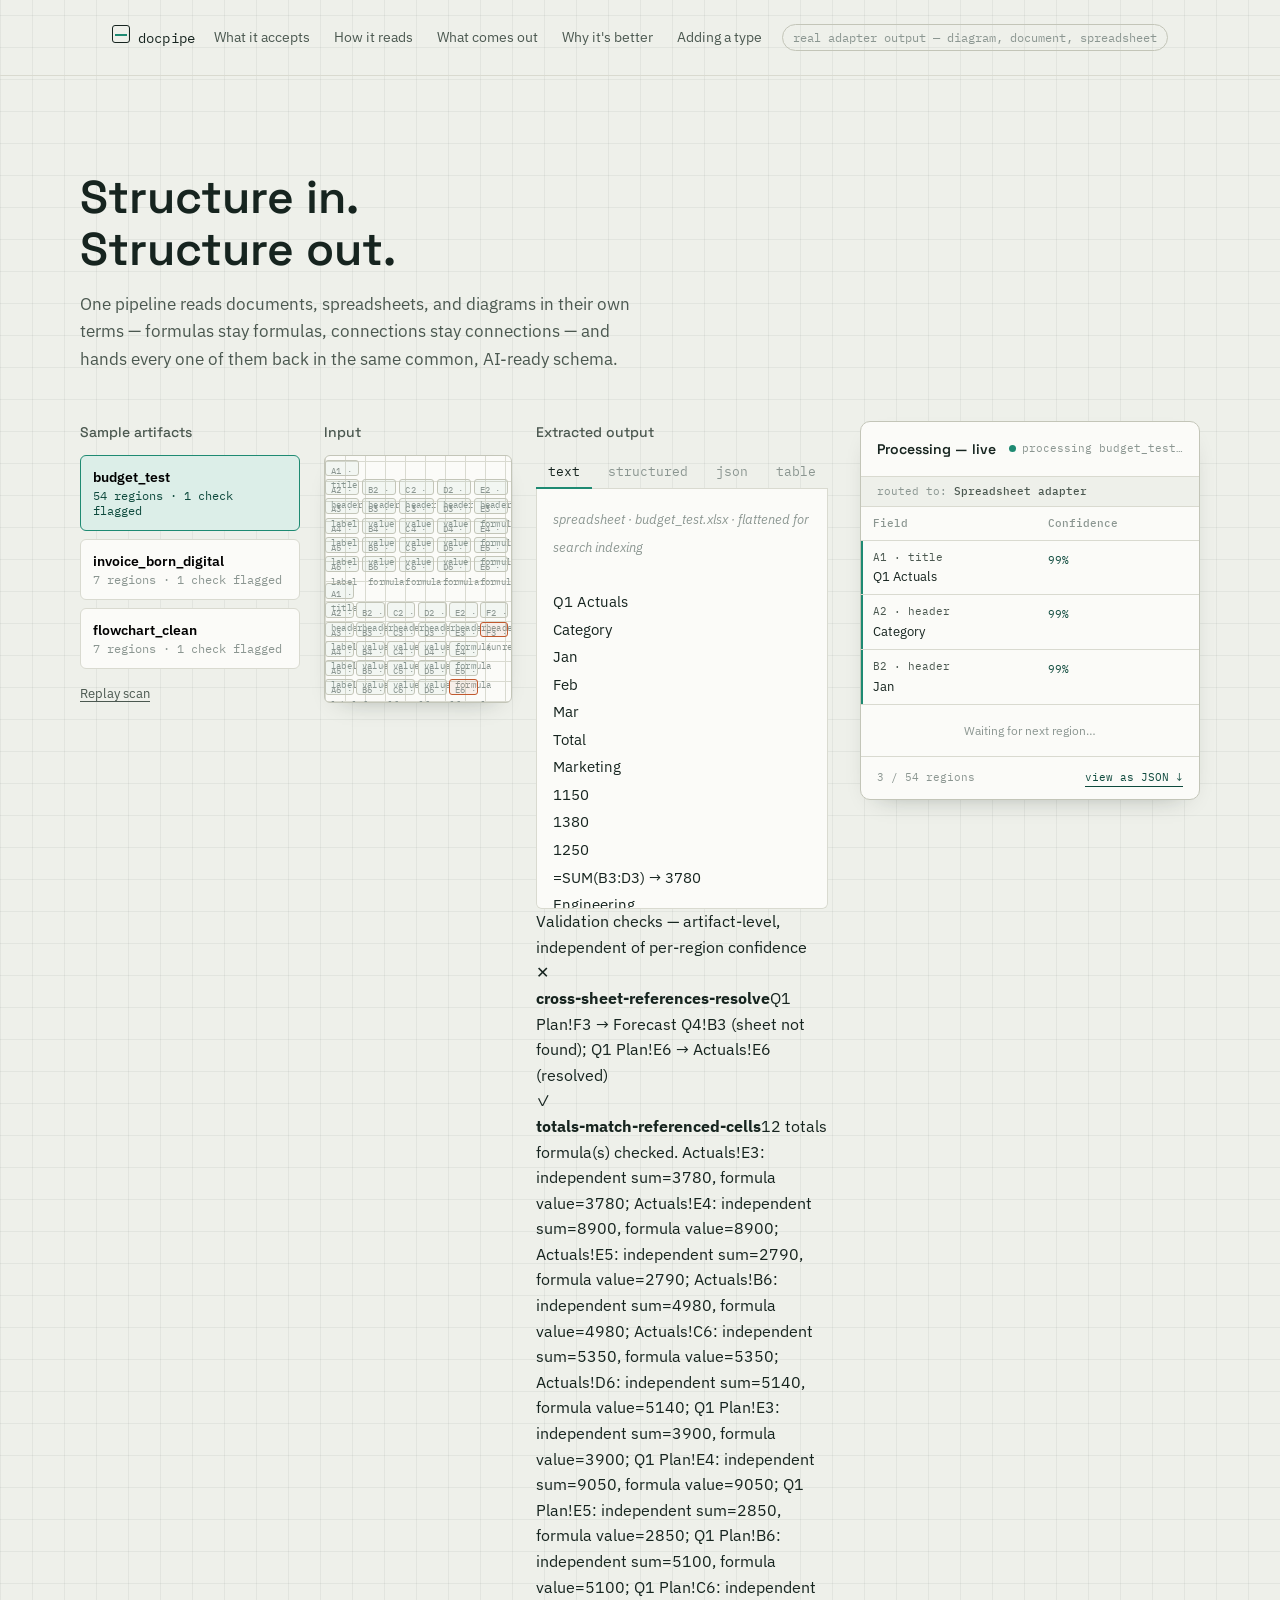
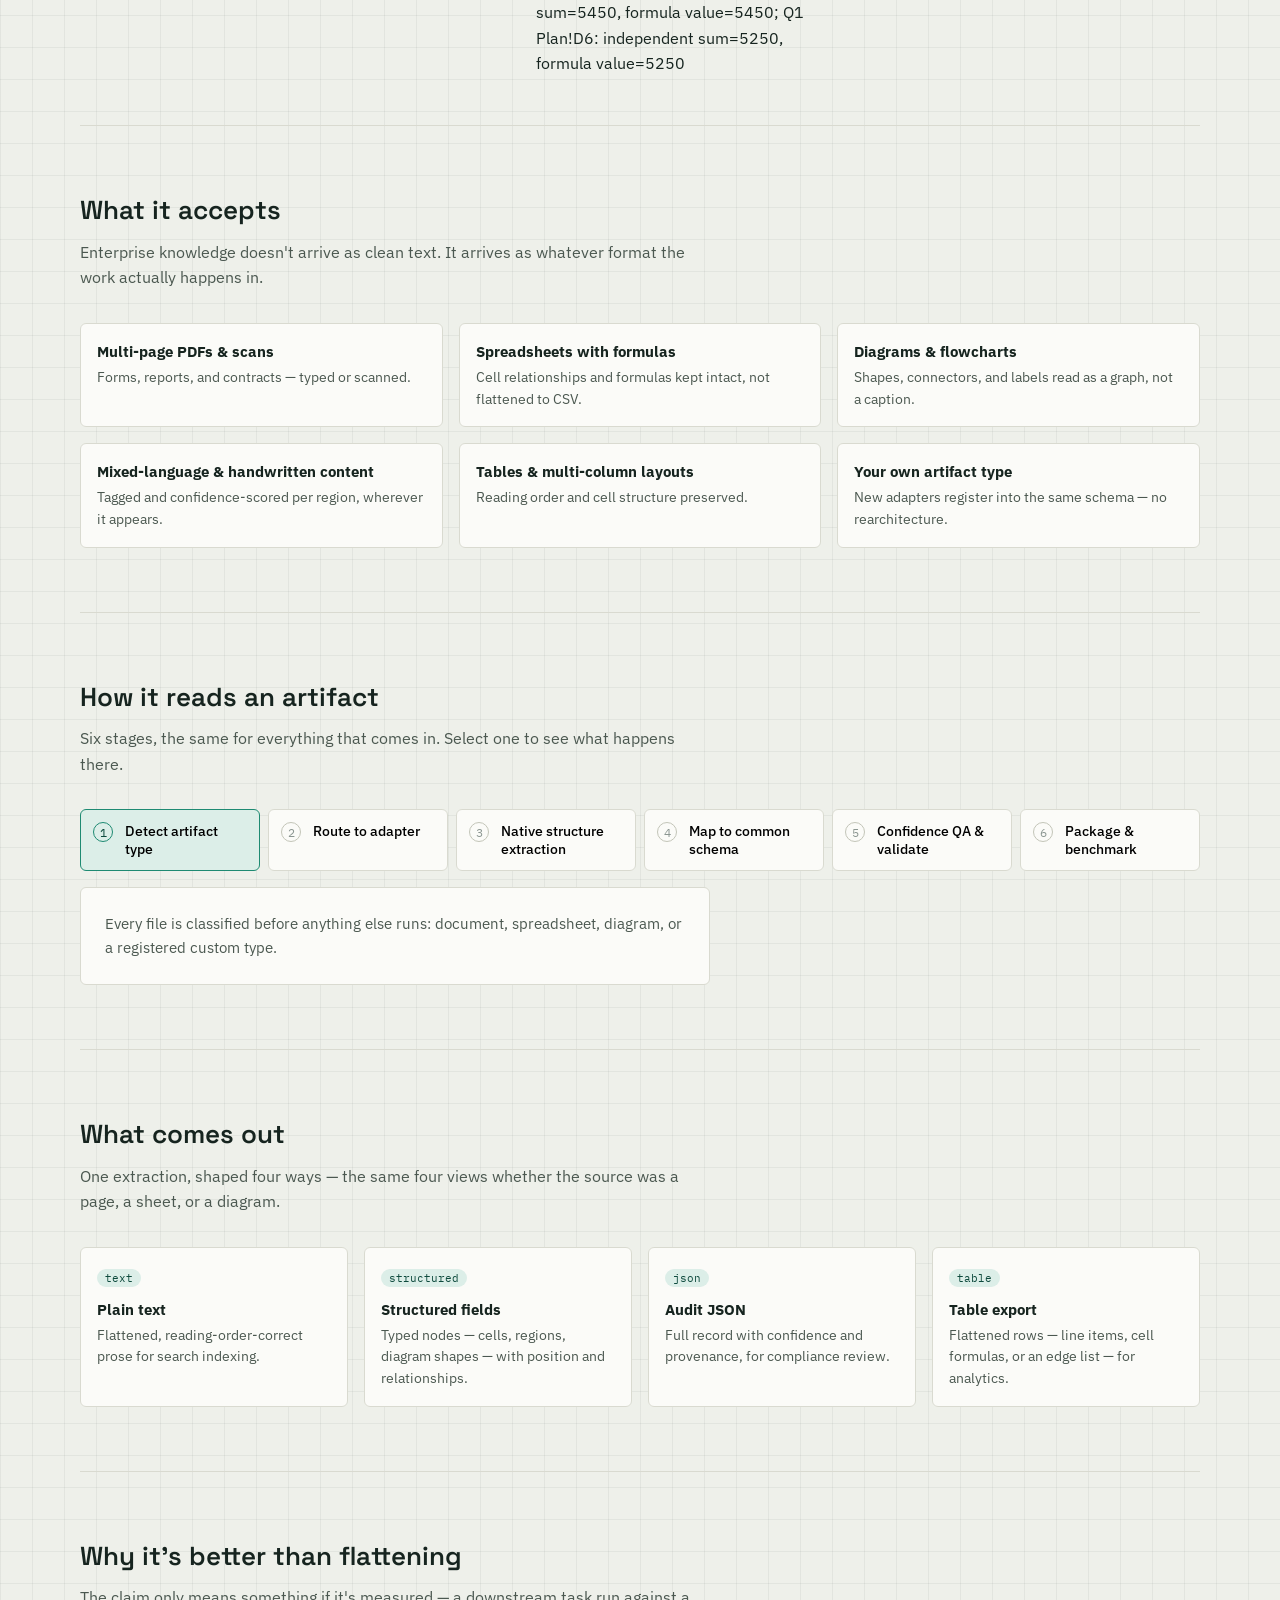
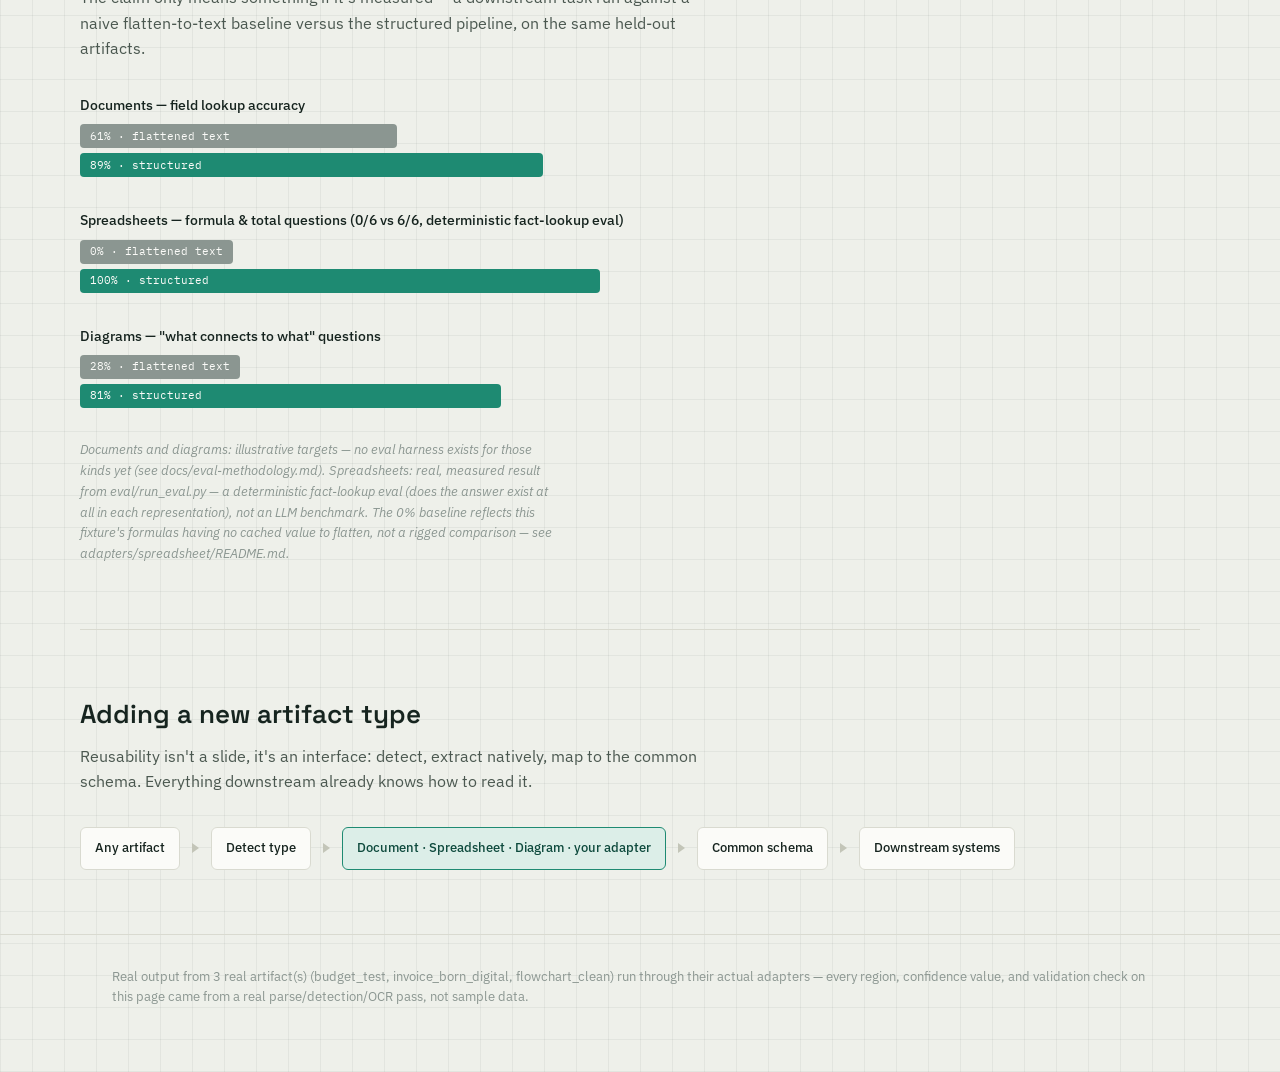
==== design/preprocessing-pipeline-all-kinds.html @ cede5673 "Baseline snapshot before agent-driven fixes (OpenCV compat, diagram adapter, local web app)" ====
<!DOCTYPE html>
<html lang="en">
<head>
<meta charset="UTF-8">
<meta name="viewport" content="width=device-width, initial-scale=1.0">
<title>Semantic preprocessing pipeline — interactive mock</title>
<link rel="preconnect" href="https://fonts.googleapis.com">
<link rel="preconnect" href="https://fonts.gstatic.com" crossorigin>
<link href="https://fonts.googleapis.com/css2?family=Space+Grotesk:wght@500;600&family=IBM+Plex+Sans:wght@400;500;600&family=IBM+Plex+Mono:wght@400;500&display=swap" rel="stylesheet">
<style>
  :root{
    --paper:#EEF0EA;
    --paper-line:rgba(20,36,32,0.055);
    --surface:#FBFBF8;
    --ink:#16241F;
    --ink-soft:#4B5850;
    --ink-faint:#8B9691;
    --line:#D9DAD0;
    --line-strong:#C3C5B8;
    --accent:#1E8A72;
    --accent-soft:#DCEEE8;
    --accent-ink:#0E4A3D;
    --flag:#C1592E;
    --flag-soft:#F4E1D6;
    --flag-ink:#7A3418;
    --code-bg:#142119;
    --code-text:#DCE8DD;
    --code-key:#8FC9B4;
    --code-str:#E8C99A;
    --space-1:4px; --space-2:8px; --space-3:12px; --space-4:16px;
    --space-5:24px; --space-6:32px; --space-7:48px; --space-8:64px; --space-9:96px;
    --radius-sm:6px; --radius-md:10px;
    --font-display:'Space Grotesk', sans-serif;
    --font-body:'IBM Plex Sans', sans-serif;
    --font-mono:'IBM Plex Mono', monospace;
  }

  *{ box-sizing:border-box; }
  html{ scroll-behavior:smooth; }
  body{
    margin:0;
    background:
      repeating-linear-gradient(0deg, var(--paper-line) 0 1px, transparent 1px 32px),
      repeating-linear-gradient(90deg, var(--paper-line) 0 1px, transparent 1px 32px),
      var(--paper);
    color:var(--ink);
    font-family:var(--font-body);
    font-size:16px;
    line-height:1.6;
    -webkit-font-smoothing:antialiased;
  }
  h1,h2,h3{ font-family:var(--font-display); font-weight:600; margin:0; color:var(--ink); }
  p{ margin:0; }
  button{ font-family:inherit; cursor:pointer; }
  :focus-visible{ outline:2px solid var(--accent); outline-offset:2px; }

  .wrap{ max-width:1120px; margin:0 auto; padding:0 var(--space-6); }
  @media (max-width:640px){ .wrap{ padding:0 var(--space-4); } }

  /* ---------- header ---------- */
  .site-head{ padding:var(--space-5) 0; border-bottom:1px solid var(--line); }
  .site-head .wrap{ display:flex; align-items:center; justify-content:space-between; gap:var(--space-4); flex-wrap:wrap; }
  .mark{ display:flex; align-items:baseline; gap:var(--space-2); }
  .mark-glyph{ width:18px; height:18px; border:1.5px solid var(--ink); border-radius:3px; position:relative; flex:none; }
  .mark-glyph::after{ content:""; position:absolute; left:2px; right:2px; top:8px; height:1.5px; background:var(--accent); }
  .mark-name{ font-family:var(--font-mono); font-size:14px; letter-spacing:0.01em; }
  .site-nav{ display:flex; gap:var(--space-5); font-size:14px; color:var(--ink-soft); flex-wrap:wrap; }
  .site-nav a{ color:inherit; text-decoration:none; border-bottom:1px solid transparent; }
  .site-nav a:hover{ border-color:var(--ink-soft); }
  .mock-tag{ font-family:var(--font-mono); font-size:12px; color:var(--ink-faint); border:1px solid var(--line-strong); border-radius:999px; padding:3px 10px; }

  /* ---------- hero ---------- */
  .hero{ padding:var(--space-9) 0 var(--space-7); }
  .hero h1{ font-size:clamp(30px,4.4vw,46px); line-height:1.12; max-width:16ch; }
  .hero-sub{ margin-top:var(--space-4); max-width:58ch; color:var(--ink-soft); font-size:17px; }

  .live-layout{ display:grid; grid-template-columns:1fr 340px; gap:var(--space-6); align-items:start; margin-top:var(--space-7); }
  @media (max-width:960px){ .live-layout{ grid-template-columns:1fr; } }

  .demo{ display:grid; grid-template-columns:220px 1fr 1fr; gap:var(--space-5); align-items:start; }
  @media (max-width:900px){ .demo{ grid-template-columns:1fr; } }

  .picker h3{ font-size:14px; font-weight:500; color:var(--ink-soft); margin-bottom:var(--space-3); }
  .picker-list{ display:flex; flex-direction:column; gap:var(--space-2); }
  .doc-chip{ text-align:left; background:var(--surface); border:1px solid var(--line); border-radius:var(--radius-sm); padding:var(--space-3); display:flex; flex-direction:column; gap:2px; width:100%; }
  .doc-chip strong{ font-size:14px; font-weight:600; }
  .doc-chip span{ font-size:11.5px; color:var(--ink-faint); font-family:var(--font-mono); }
  .doc-chip[aria-pressed="true"]{ border-color:var(--accent); background:var(--accent-soft); }
  .doc-chip[aria-pressed="true"] span{ color:var(--accent-ink); }
  .replay{ margin-top:var(--space-4); font-size:13px; color:var(--ink-soft); background:none; border:none; padding:0; text-decoration:underline; text-underline-offset:3px; }

  .preview-col h3, .output-col h3{ font-size:14px; font-weight:500; color:var(--ink-soft); margin-bottom:var(--space-3); }
  .page-frame{
    background:var(--surface); border:1px solid var(--line-strong);
    border-radius:var(--radius-sm); box-shadow:0 10px 26px -18px rgba(16,30,25,0.45);
    position:relative; overflow:hidden; aspect-ratio:1 / 1.32; width:100%;
  }
  .page-frame.grid-bg{
    background-image:
      repeating-linear-gradient(0deg, var(--line) 0 1px, transparent 1px 20px),
      repeating-linear-gradient(90deg, var(--line) 0 1px, transparent 1px 20px);
    background-color:var(--surface);
  }
  .diagram-lines{ position:absolute; inset:0; width:100%; height:100%; pointer-events:none; }

  .region{
    position:absolute; border:1px solid var(--line-strong); border-radius:3px;
    background:rgba(30,138,114,0.04); cursor:pointer;
    transition:background 120ms ease, border-color 120ms ease, box-shadow 120ms ease;
  }
  .region.low{ border-color:var(--flag); background:rgba(193,89,46,0.07); }
  .region.active{ border-color:var(--accent); background:rgba(30,138,114,0.14); box-shadow:0 0 0 3px var(--accent-soft); }
  .region.active.low{ border-color:var(--flag); box-shadow:0 0 0 3px var(--flag-soft); }
  .region.shape-node{ border-radius:999px; }
  .region.shape-node-decision{ border-radius:6px; border-style:dashed; }
  .region.shape-edge{ background:rgba(251,251,248,0.6); border-style:dashed; }
  .region.shape-edge .region-label{ font-style:italic; }
  .region-label{ position:absolute; top:3px; left:5px; font-family:var(--font-mono); font-size:9px; letter-spacing:0.02em; color:var(--ink-faint); pointer-events:none; }
  .scanline{ position:absolute; left:0; right:0; top:0; height:2px; background:linear-gradient(90deg, transparent, var(--accent), transparent); opacity:0; }
  .scanline.run{ animation:sweep 1.4s ease-in-out 1; }
  @keyframes sweep{ 0%{ top:0; opacity:0; } 8%{ opacity:1; } 92%{ opacity:1; } 100%{ top:100%; opacity:0; } }
  @media (prefers-reduced-motion:reduce){ .scanline.run{ animation:none; } }

  /* ---------- output panel ---------- */
  .tabs{ display:flex; gap:var(--space-1); border-bottom:1px solid var(--line); }
  .tab-btn{ background:none; border:none; font-family:var(--font-mono); font-size:12.5px; color:var(--ink-faint); padding:var(--space-2) var(--space-3); border-bottom:2px solid transparent; margin-bottom:-1px; }
  .tab-btn[aria-selected="true"]{ color:var(--ink); border-color:var(--accent); }
  .panel-body{ border:1px solid var(--line); border-top:none; border-radius:0 0 var(--radius-sm) var(--radius-sm); background:var(--surface); min-height:340px; max-height:420px; overflow:auto; }

  .region-row{ display:flex; align-items:flex-start; gap:var(--space-3); padding:var(--space-3); border-bottom:1px solid var(--line); background:none; border-left:2px solid transparent; border-right:none; border-top:none; width:100%; text-align:left; }
  .region-row:last-child{ border-bottom:none; }
  .region-row.active{ border-left-color:var(--accent); background:var(--accent-soft); }
  .region-row.low.active{ border-left-color:var(--flag); background:var(--flag-soft); }
  .row-text{ flex:1; font-size:14px; }
  .row-text .native{ display:block; margin-top:2px; color:var(--ink-soft); }
  .badge-col{ display:flex; flex-direction:column; gap:4px; align-items:flex-end; flex:none; }
  .badge{ font-family:var(--font-mono); font-size:11px; padding:2px 7px; border-radius:999px; border:1px solid var(--line-strong); color:var(--ink-soft); white-space:nowrap; }
  .badge.lang{ color:var(--ink); }
  .badge.conf-high{ background:var(--accent-soft); border-color:var(--accent); color:var(--accent-ink); }
  .badge.conf-low{ background:var(--flag-soft); border-color:var(--flag); color:var(--flag-ink); }

  .code-block{ background:var(--code-bg); color:var(--code-text); font-family:var(--font-mono); font-size:12.5px; line-height:1.65; padding:var(--space-4); margin:0; white-space:pre; min-height:340px; max-height:420px; overflow:auto; }
  .code-block .k{ color:var(--code-key); }
  .code-block .s{ color:var(--code-str); }
  .text-block{ padding:var(--space-4); font-size:14.5px; line-height:1.9; white-space:pre-wrap; }
  .text-block .muted{ color:var(--ink-faint); font-style:italic; font-size:13px; }

  table.extract-table{ width:100%; border-collapse:collapse; font-size:13.5px; }
  table.extract-table th, table.extract-table td{ text-align:left; padding:var(--space-3); border-bottom:1px solid var(--line); }
  table.extract-table th{ font-family:var(--font-mono); font-weight:500; font-size:12px; color:var(--ink-soft); }
  .empty-state{ padding:var(--space-6) var(--space-4); text-align:center; color:var(--ink-faint); font-size:14px; }

  /* ---------- live processing side panel ---------- */
  .live-panel{ position:sticky; top:var(--space-5); border:1px solid var(--line-strong); border-radius:var(--radius-md); background:var(--surface); overflow:hidden; box-shadow:0 10px 26px -18px rgba(16,30,25,0.45); }
  .live-head{ padding:var(--space-4); border-bottom:1px solid var(--line); display:flex; align-items:center; justify-content:space-between; gap:var(--space-2); }
  .live-head h3{ font-size:14px; font-weight:600; }
  .live-status{ font-family:var(--font-mono); font-size:11px; color:var(--ink-faint); display:flex; align-items:center; gap:6px; }
  .live-dot{ width:7px; height:7px; border-radius:50%; background:var(--ink-faint); flex:none; }
  .live-status.running .live-dot{ background:var(--accent); animation:pulse 1s ease-in-out infinite; }
  .live-status.done .live-dot{ background:var(--accent); }
  @keyframes pulse{ 0%,100%{ opacity:1; } 50%{ opacity:0.35; } }
  @media (prefers-reduced-motion:reduce){ .live-status.running .live-dot{ animation:none; } }
  .live-route{ padding:6px var(--space-4); font-family:var(--font-mono); font-size:10.5px; color:var(--ink-faint); border-bottom:1px solid var(--line); background:var(--paper); }
  .live-route strong{ color:var(--ink-soft); font-weight:500; }
  .live-table-wrap{ max-height:380px; overflow:auto; }
  table.live-table{ width:100%; border-collapse:collapse; }
  table.live-table th{ position:sticky; top:0; background:var(--surface); text-align:left; font-family:var(--font-mono); font-weight:500; font-size:10.5px; color:var(--ink-faint); padding:var(--space-2) var(--space-3); border-bottom:1px solid var(--line); }
  table.live-table td{ padding:var(--space-2) var(--space-3); border-bottom:1px solid var(--line); font-size:12.5px; vertical-align:top; }
  .live-row{ opacity:0; transform:translateY(4px); animation:rowIn 260ms ease forwards; }
  @keyframes rowIn{ to{ opacity:1; transform:translateY(0); } }
  @media (prefers-reduced-motion:reduce){ .live-row{ animation:none; opacity:1; transform:none; } }
  .live-row.low td:first-child{ box-shadow:inset 2px 0 0 var(--flag); }
  .live-row:not(.low) td:first-child{ box-shadow:inset 2px 0 0 var(--accent); }
  .field-name{ font-family:var(--font-mono); font-size:11px; color:var(--ink-soft); display:block; }
  .field-value{ margin-top:2px; }
  .live-conf{ font-family:var(--font-mono); font-size:11px; white-space:nowrap; }
  .live-conf.high{ color:var(--accent-ink); }
  .live-conf.low{ color:var(--flag-ink); }
  .live-pending{ color:var(--ink-faint); font-size:12px; padding:var(--space-4); text-align:center; }
  .live-foot{ padding:var(--space-3) var(--space-4); border-top:1px solid var(--line); display:flex; justify-content:space-between; font-family:var(--font-mono); font-size:11px; color:var(--ink-faint); }
  .live-foot a{ color:var(--accent-ink); text-decoration:none; border-bottom:1px solid currentColor; }

  /* ---------- generic sections ---------- */
  section.section{ padding:var(--space-8) 0; border-top:1px solid var(--line); }
  .section-head{ max-width:62ch; margin-bottom:var(--space-6); }
  .section-head h2{ font-size:26px; }
  .section-head p{ margin-top:var(--space-2); color:var(--ink-soft); }

  .accepts-grid{ display:grid; grid-template-columns:repeat(3,1fr); gap:var(--space-4); }
  @media (max-width:760px){ .accepts-grid{ grid-template-columns:1fr 1fr; } }
  @media (max-width:480px){ .accepts-grid{ grid-template-columns:1fr; } }
  .accept-card{ border:1px solid var(--line); border-radius:var(--radius-sm); padding:var(--space-4); background:var(--surface); }
  .accept-card strong{ font-size:14.5px; display:block; margin-bottom:4px; }
  .accept-card p{ font-size:13.5px; color:var(--ink-soft); }

  .stepper{ display:flex; gap:var(--space-2); flex-wrap:wrap; }
  .step-btn{ flex:1 1 150px; text-align:left; background:var(--surface); border:1px solid var(--line); border-radius:var(--radius-sm); padding:var(--space-3); display:flex; gap:var(--space-3); align-items:flex-start; }
  .step-btn[aria-pressed="true"]{ border-color:var(--accent); background:var(--accent-soft); }
  .step-num{ font-family:var(--font-mono); font-size:12px; color:var(--ink-faint); flex:none; width:20px; height:20px; border:1px solid var(--line-strong); border-radius:50%; display:flex; align-items:center; justify-content:center; }
  .step-btn[aria-pressed="true"] .step-num{ border-color:var(--accent); color:var(--accent-ink); }
  .step-label{ font-size:13.5px; font-weight:500; }
  .step-detail{ margin-top:var(--space-4); border:1px solid var(--line); border-radius:var(--radius-sm); padding:var(--space-5); background:var(--surface); font-size:15px; color:var(--ink-soft); max-width:70ch; }

  .outputs-grid{ display:grid; grid-template-columns:repeat(4,1fr); gap:var(--space-4); }
  @media (max-width:820px){ .outputs-grid{ grid-template-columns:1fr 1fr; } }
  @media (max-width:480px){ .outputs-grid{ grid-template-columns:1fr; } }
  .output-card{ border:1px solid var(--line); border-radius:var(--radius-sm); padding:var(--space-4); background:var(--surface); }
  .output-card .tag{ font-family:var(--font-mono); font-size:11px; color:var(--accent-ink); background:var(--accent-soft); border-radius:999px; padding:2px 8px; }
  .output-card strong{ display:block; margin-top:var(--space-2); font-size:14.5px; }
  .output-card p{ font-size:13.5px; color:var(--ink-soft); margin-top:4px; }

  /* ---------- proof section ---------- */
  .compare-row{ margin-bottom:var(--space-6); }
  .compare-row:last-child{ margin-bottom:0; }
  .compare-label{ font-size:14px; font-weight:500; margin-bottom:8px; }
  .compare-bars{ display:flex; flex-direction:column; gap:5px; max-width:520px; }
  .bar{ height:24px; border-radius:4px; display:flex; align-items:center; padding:0 10px; font-family:var(--font-mono); font-size:11px; white-space:nowrap; color:var(--surface); min-width:fit-content; }
  .bar.baseline{ background:var(--ink-faint); }
  .bar.structured{ background:var(--accent); }
  .proof-note{ margin-top:var(--space-5); font-size:13px; color:var(--ink-faint); font-style:italic; max-width:60ch; }

  /* ---------- extend section ---------- */
  .flow-row{ display:flex; align-items:center; flex-wrap:wrap; gap:var(--space-3); }
  .flow-step{ background:var(--surface); border:1px solid var(--line); border-radius:var(--radius-sm); padding:10px 14px; font-size:13px; font-weight:500; }
  .flow-step.wide{ background:var(--accent-soft); border-color:var(--accent); color:var(--accent-ink); }
  .flow-arrow{ width:0; height:0; border-top:5px solid transparent; border-bottom:5px solid transparent; border-left:7px solid var(--line-strong); flex:none; }
  @media (max-width:700px){ .flow-row{ flex-direction:column; align-items:stretch; } .flow-arrow{ align-self:center; transform:rotate(90deg); } }

  footer{ border-top:1px solid var(--line); padding:var(--space-6) 0 var(--space-8); }
  footer p{ font-size:13px; color:var(--ink-faint); }
</style>
</head>
<body>

<header class="site-head">
  <div class="wrap">
    <div class="mark">
      <span class="mark-glyph" aria-hidden="true"></span>
      <span class="mark-name">docpipe</span>
    </div>
    <nav class="site-nav" aria-label="Section links">
      <a href="#accepts">What it accepts</a>
      <a href="#process">How it reads</a>
      <a href="#outputs">What comes out</a>
      <a href="#proof">Why it's better</a>
      <a href="#extend">Adding a type</a>
    </nav>
    <span class="mock-tag">real adapter output — diagram, document, spreadsheet</span>
  </div>
</header>

<main>
  <section class="hero wrap">
    <h1>Structure in. Structure out.</h1>
    <p class="hero-sub">One pipeline reads documents, spreadsheets, and diagrams in their own terms — formulas stay formulas, connections stay connections — and hands every one of them back in the same common, AI-ready schema.</p>

    <div class="live-layout">
      <div class="demo">
        <div class="picker">
          <h3>Sample artifacts</h3>
          <div class="picker-list" id="pickerList"></div>
          <button class="replay" id="replayBtn" type="button">Replay scan</button>
        </div>

        <div class="preview-col">
          <h3>Input</h3>
          <div class="page-frame" id="pageFrame">
            <div class="scanline" id="scanline"></div>
          </div>
        </div>

        <div class="output-col">
          <h3>Extracted output</h3>
          <div class="tabs" role="tablist" aria-label="Output format">
            <button class="tab-btn" id="tabBtn-text" role="tab" aria-selected="true" data-tab="text" type="button">text</button>
            <button class="tab-btn" id="tabBtn-structured" role="tab" aria-selected="false" data-tab="structured" type="button">structured</button>
            <button class="tab-btn" id="tabBtn-json" role="tab" aria-selected="false" data-tab="json" type="button">json</button>
            <button class="tab-btn" id="tabBtn-table" role="tab" aria-selected="false" data-tab="table" type="button">table</button>
          </div>
          <div class="panel-body">
            <div id="panel-text" role="tabpanel" class="text-block"></div>
            <div id="panel-structured" role="tabpanel" hidden></div>
            <pre id="panel-json" role="tabpanel" class="code-block" hidden></pre>
            <div id="panel-table" role="tabpanel" hidden></div>
          </div>
          <div class="checks-strip" id="checksStrip"></div>
        </div>
      </div>

      <aside class="live-panel" aria-label="Live processing panel">
        <div class="live-head">
          <h3>Processing — live</h3>
          <span class="live-status" id="liveStatus"><span class="live-dot"></span><span id="liveStatusText">idle</span></span>
        </div>
        <div class="live-route" id="liveRoute">routed to: —</div>
        <div class="live-table-wrap">
          <table class="live-table">
            <thead><tr><th>Field</th><th>Confidence</th></tr></thead>
            <tbody id="liveTableBody"></tbody>
          </table>
          <div class="live-pending" id="livePending" hidden>Waiting for next region…</div>
        </div>
        <div class="live-foot">
          <span id="liveCount">0 / 0 regions</span>
          <a href="#" id="liveJsonLink">view as JSON ↓</a>
        </div>
      </aside>
    </div>
  </section>

  <section class="section wrap" id="accepts">
    <div class="section-head">
      <h2>What it accepts</h2>
      <p>Enterprise knowledge doesn't arrive as clean text. It arrives as whatever format the work actually happens in.</p>
    </div>
    <div class="accepts-grid">
      <div class="accept-card"><strong>Multi-page PDFs &amp; scans</strong><p>Forms, reports, and contracts — typed or scanned.</p></div>
      <div class="accept-card"><strong>Spreadsheets with formulas</strong><p>Cell relationships and formulas kept intact, not flattened to CSV.</p></div>
      <div class="accept-card"><strong>Diagrams &amp; flowcharts</strong><p>Shapes, connectors, and labels read as a graph, not a caption.</p></div>
      <div class="accept-card"><strong>Mixed-language &amp; handwritten content</strong><p>Tagged and confidence-scored per region, wherever it appears.</p></div>
      <div class="accept-card"><strong>Tables &amp; multi-column layouts</strong><p>Reading order and cell structure preserved.</p></div>
      <div class="accept-card"><strong>Your own artifact type</strong><p>New adapters register into the same schema — no rearchitecture.</p></div>
    </div>
  </section>

  <section class="section wrap" id="process">
    <div class="section-head">
      <h2>How it reads an artifact</h2>
      <p>Six stages, the same for everything that comes in. Select one to see what happens there.</p>
    </div>
    <div class="stepper" id="stepper"></div>
    <div class="step-detail" id="stepDetail"></div>
  </section>

  <section class="section wrap" id="outputs">
    <div class="section-head">
      <h2>What comes out</h2>
      <p>One extraction, shaped four ways — the same four views whether the source was a page, a sheet, or a diagram.</p>
    </div>
    <div class="outputs-grid">
      <div class="output-card"><span class="tag">text</span><strong>Plain text</strong><p>Flattened, reading-order-correct prose for search indexing.</p></div>
      <div class="output-card"><span class="tag">structured</span><strong>Structured fields</strong><p>Typed nodes — cells, regions, diagram shapes — with position and relationships.</p></div>
      <div class="output-card"><span class="tag">json</span><strong>Audit JSON</strong><p>Full record with confidence and provenance, for compliance review.</p></div>
      <div class="output-card"><span class="tag">table</span><strong>Table export</strong><p>Flattened rows — line items, cell formulas, or an edge list — for analytics.</p></div>
    </div>
  </section>

  <section class="section wrap" id="proof">
    <div class="section-head">
      <h2>Why it's better than flattening</h2>
      <p>The claim only means something if it's measured — a downstream task run against a naive flatten-to-text baseline versus the structured pipeline, on the same held-out artifacts.</p>
    </div>
    <div class="compare-row">
      <div class="compare-label">Documents — field lookup accuracy</div>
      <div class="compare-bars">
        <div class="bar baseline" style="width:61%">61% · flattened text</div>
        <div class="bar structured" style="width:89%">89% · structured</div>
      </div>
    </div>
    <div class="compare-row">
      <div class="compare-label">Spreadsheets — formula &amp; total questions (0/6 vs 6/6, deterministic fact-lookup eval)</div>
      <div class="compare-bars">
        <div class="bar baseline" style="width:6%">0% · flattened text</div>
        <div class="bar structured" style="width:100%">100% · structured</div>
      </div>
    </div>
    <div class="compare-row">
      <div class="compare-label">Diagrams — "what connects to what" questions</div>
      <div class="compare-bars">
        <div class="bar baseline" style="width:28%">28% · flattened text</div>
        <div class="bar structured" style="width:81%">81% · structured</div>
      </div>
    </div>
    <p class="proof-note">Documents and diagrams: illustrative targets — no eval harness exists for those kinds yet (see docs/eval-methodology.md). Spreadsheets: real, measured result from eval/run_eval.py — a deterministic fact-lookup eval (does the answer exist at all in each representation), not an LLM benchmark. The 0% baseline reflects this fixture's formulas having no cached value to flatten, not a rigged comparison — see adapters/spreadsheet/README.md.</p>
  </section>

  <section class="section wrap" id="extend">
    <div class="section-head">
      <h2>Adding a new artifact type</h2>
      <p>Reusability isn't a slide, it's an interface: detect, extract natively, map to the common schema. Everything downstream already knows how to read it.</p>
    </div>
    <div class="flow-row">
      <div class="flow-step">Any artifact</div>
      <span class="flow-arrow" aria-hidden="true"></span>
      <div class="flow-step">Detect type</div>
      <span class="flow-arrow" aria-hidden="true"></span>
      <div class="flow-step wide">Document · Spreadsheet · Diagram · your adapter</div>
      <span class="flow-arrow" aria-hidden="true"></span>
      <div class="flow-step">Common schema</div>
      <span class="flow-arrow" aria-hidden="true"></span>
      <div class="flow-step">Downstream systems</div>
    </div>
  </section>
</main>

<footer>
  <div class="wrap">
    <p>Real output from 3 real artifact(s) (budget_test, invoice_born_digital, flowchart_clean) run through their actual adapters — every region, confidence value, and validation check on this page came from a real parse/detection/OCR pass, not sample data.</p>
  </div>
</footer>

<script>
const DOCS = [
  {
    "id": "budget_test",
    "kind": "spreadsheet",
    "adapter": "Spreadsheet adapter",
    "title": "budget_test",
    "meta": "54 regions \u00b7 1 check flagged",
    "pageLabel": "spreadsheet \u00b7 budget_test.xlsx",
    "regions": [
      {
        "id": "Actuals!A1",
        "type": "title",
        "shape": null,
        "language": null,
        "confidence": 0.99,
        "text": "Q1 Actuals",
        "relationships": [],
        "typeLabel": "A1 \u00b7 title",
        "lang": null,
        "box": {
          "top": 1.5,
          "left": 0.0,
          "width": 18.4,
          "height": 6.42
        }
      },
      {
        "id": "Actuals!A2",
        "type": "header",
        "shape": null,
        "language": null,
        "confidence": 0.99,
        "text": "Category",
        "relationships": [],
        "typeLabel": "A2 \u00b7 header",
        "lang": null,
        "box": {
          "top": 9.33,
          "left": 0.0,
          "width": 18.4,
          "height": 6.42
        }
      },
      {
        "id": "Actuals!B2",
        "type": "header",
        "shape": null,
        "language": null,
        "confidence": 0.99,
        "text": "Jan",
        "relationships": [],
        "typeLabel": "B2 \u00b7 header",
        "lang": null,
        "box": {
          "top": 9.33,
          "left": 20.0,
          "width": 18.4,
          "height": 6.42
        }
      },
      {
        "id": "Actuals!C2",
        "type": "header",
        "shape": null,
        "language": null,
        "confidence": 0.99,
        "text": "Feb",
        "relationships": [],
        "typeLabel": "C2 \u00b7 header",
        "lang": null,
        "box": {
          "top": 9.33,
          "left": 40.0,
          "width": 18.4,
          "height": 6.42
        }
      },
      {
        "id": "Actuals!D2",
        "type": "header",
        "shape": null,
        "language": null,
        "confidence": 0.99,
        "text": "Mar",
        "relationships": [],
        "typeLabel": "D2 \u00b7 header",
        "lang": null,
        "box": {
          "top": 9.33,
          "left": 60.0,
          "width": 18.4,
          "height": 6.42
        }
      },
      {
        "id": "Actuals!E2",
        "type": "header",
        "shape": null,
        "language": null,
        "confidence": 0.99,
        "text": "Total",
        "relationships": [],
        "typeLabel": "E2 \u00b7 header",
        "lang": null,
        "box": {
          "top": 9.33,
          "left": 80.0,
          "width": 18.4,
          "height": 6.42
        }
      },
      {
        "id": "Actuals!A3",
        "type": "label",
        "shape": null,
        "language": null,
        "confidence": 0.99,
        "text": "Marketing",
        "relationships": [],
        "typeLabel": "A3 \u00b7 label",
        "lang": null,
        "box": {
          "top": 17.17,
          "left": 0.0,
          "width": 18.4,
          "height": 6.42
        }
      },
      {
        "id": "Actuals!B3",
        "type": "value",
        "shape": null,
        "language": null,
        "confidence": 0.99,
        "text": "1150",
        "relationships": [],
        "typeLabel": "B3 \u00b7 value",
        "lang": null,
        "box": {
          "top": 17.17,
          "left": 20.0,
          "width": 18.4,
          "height": 6.42
        }
      },
      {
        "id": "Actuals!C3",
        "type": "value",
        "shape": null,
        "language": null,
        "confidence": 0.99,
        "text": "1380",
        "relationships": [],
        "typeLabel": "C3 \u00b7 value",
        "lang": null,
        "box": {
          "top": 17.17,
          "left": 40.0,
          "width": 18.4,
          "height": 6.42
        }
      },
      {
        "id": "Actuals!D3",
        "type": "value",
        "shape": null,
        "language": null,
        "confidence": 0.99,
        "text": "1250",
        "relationships": [],
        "typeLabel": "D3 \u00b7 value",
        "lang": null,
        "box": {
          "top": 17.17,
          "left": 60.0,
          "width": 18.4,
          "height": 6.42
        }
      },
      {
        "id": "Actuals!E3",
        "type": "formula-cell",
        "shape": null,
        "language": null,
        "confidence": 0.96,
        "text": "=SUM(B3:D3) \u2192 3780",
        "relationships": [
          {
            "type": "formula-ref",
            "target": "Actuals!B3"
          },
          {
            "type": "formula-ref",
            "target": "Actuals!C3"
          },
          {
            "type": "formula-ref",
            "target": "Actuals!D3"
          }
        ],
        "typeLabel": "E3 \u00b7 formula",
        "lang": null,
        "box": {
          "top": 17.17,
          "left": 80.0,
          "width": 18.4,
          "height": 6.42
        }
      },
      {
        "id": "Actuals!A4",
        "type": "label",
        "shape": null,
        "language": null,
        "confidence": 0.99,
        "text": "Engineering",
        "relationships": [],
        "typeLabel": "A4 \u00b7 label",
        "lang": null,
        "box": {
          "top": 25.0,
          "left": 0.0,
          "width": 18.4,
          "height": 6.42
        }
      },
      {
        "id": "Actuals!B4",
        "type": "value",
        "shape": null,
        "language": null,
        "confidence": 0.99,
        "text": "2950",
        "relationships": [],
        "typeLabel": "B4 \u00b7 value",
        "lang": null,
        "box": {
          "top": 25.0,
          "left": 20.0,
          "width": 18.4,
          "height": 6.42
        }
      },
      {
        "id": "Actuals!C4",
        "type": "value",
        "shape": null,
        "language": null,
        "confidence": 0.99,
        "text": "3050",
        "relationships": [],
        "typeLabel": "C4 \u00b7 value",
        "lang": null,
        "box": {
          "top": 25.0,
          "left": 40.0,
          "width": 18.4,
          "height": 6.42
        }
      },
      {
        "id": "Actuals!D4",
        "type": "value",
        "shape": null,
        "language": null,
        "confidence": 0.99,
        "text": "2900",
        "relationships": [],
        "typeLabel": "D4 \u00b7 value",
        "lang": null,
        "box": {
          "top": 25.0,
          "left": 60.0,
          "width": 18.4,
          "height": 6.42
        }
      },
      {
        "id": "Actuals!E4",
        "type": "formula-cell",
        "shape": null,
        "language": null,
        "confidence": 0.96,
        "text": "=SUM(B4:D4) \u2192 8900",
        "relationships": [
          {
            "type": "formula-ref",
            "target": "Actuals!B4"
          },
          {
            "type": "formula-ref",
            "target": "Actuals!C4"
          },
          {
            "type": "formula-ref",
            "target": "Actuals!D4"
          }
        ],
        "typeLabel": "E4 \u00b7 formula",
        "lang": null,
        "box": {
          "top": 25.0,
          "left": 80.0,
          "width": 18.4,
          "height": 6.42
        }
      },
      {
        "id": "Actuals!A5",
        "type": "label",
        "shape": null,
        "language": null,
        "confidence": 0.99,
        "text": "Sales",
        "relationships": [],
        "typeLabel": "A5 \u00b7 label",
        "lang": null,
        "box": {
          "top": 32.83,
          "left": 0.0,
          "width": 18.4,
          "height": 6.42
        }
      },
      {
        "id": "Actuals!B5",
        "type": "value",
        "shape": null,
        "language": null,
        "confidence": 0.99,
        "text": "880",
        "relationships": [],
        "typeLabel": "B5 \u00b7 value",
        "lang": null,
        "box": {
          "top": 32.83,
          "left": 20.0,
          "width": 18.4,
          "height": 6.42
        }
      },
      {
        "id": "Actuals!C5",
        "type": "value",
        "shape": null,
        "language": null,
        "confidence": 0.99,
        "text": "920",
        "relationships": [],
        "typeLabel": "C5 \u00b7 value",
        "lang": null,
        "box": {
          "top": 32.83,
          "left": 40.0,
          "width": 18.4,
          "height": 6.42
        }
      },
      {
        "id": "Actuals!D5",
        "type": "value",
        "shape": null,
        "language": null,
        "confidence": 0.99,
        "text": "990",
        "relationships": [],
        "typeLabel": "D5 \u00b7 value",
        "lang": null,
        "box": {
          "top": 32.83,
          "left": 60.0,
          "width": 18.4,
          "height": 6.42
        }
      },
      {
        "id": "Actuals!E5",
        "type": "formula-cell",
        "shape": null,
        "language": null,
        "confidence": 0.96,
        "text": "=SUM(B5:D5) \u2192 2790",
        "relationships": [
          {
            "type": "formula-ref",
            "target": "Actuals!B5"
          },
          {
            "type": "formula-ref",
            "target": "Actuals!C5"
          },
          {
            "type": "formula-ref",
            "target": "Actuals!D5"
          }
        ],
        "typeLabel": "E5 \u00b7 formula",
        "lang": null,
        "box": {
          "top": 32.83,
          "left": 80.0,
          "width": 18.4,
          "height": 6.42
        }
      },
      {
        "id": "Actuals!A6",
        "type": "label",
        "shape": null,
        "language": null,
        "confidence": 0.99,
        "text": "Total",
        "relationships": [],
        "typeLabel": "A6 \u00b7 label",
        "lang": null,
        "box": {
          "top": 40.67,
          "left": 0.0,
          "width": 18.4,
          "height": 6.42
        }
      },
      {
        "id": "Actuals!B6",
        "type": "formula-cell",
        "shape": null,
        "language": null,
        "confidence": 0.96,
        "text": "=SUM(B3:B5) \u2192 4980",
        "relationships": [
          {
            "type": "formula-ref",
            "target": "Actuals!B3"
          },
          {
            "type": "formula-ref",
            "target": "Actuals!B4"
          },
          {
            "type": "formula-ref",
            "target": "Actuals!B5"
          }
        ],
        "typeLabel": "B6 \u00b7 formula",
        "lang": null,
        "box": {
          "top": 40.67,
          "left": 20.0,
          "width": 18.4,
          "height": 6.42
        }
      },
      {
        "id": "Actuals!C6",
        "type": "formula-cell",
        "shape": null,
        "language": null,
        "confidence": 0.96,
        "text": "=SUM(C3:C5) \u2192 5350",
        "relationships": [
          {
            "type": "formula-ref",
            "target": "Actuals!C3"
          },
          {
            "type": "formula-ref",
            "target": "Actuals!C4"
          },
          {
            "type": "formula-ref",
            "target": "Actuals!C5"
          }
        ],
        "typeLabel": "C6 \u00b7 formula",
        "lang": null,
        "box": {
          "top": 40.67,
          "left": 40.0,
          "width": 18.4,
          "height": 6.42
        }
      },
      {
        "id": "Actuals!D6",
        "type": "formula-cell",
        "shape": null,
        "language": null,
        "confidence": 0.96,
        "text": "=SUM(D3:D5) \u2192 5140",
        "relationships": [
          {
            "type": "formula-ref",
            "target": "Actuals!D3"
          },
          {
            "type": "formula-ref",
            "target": "Actuals!D4"
          },
          {
            "type": "formula-ref",
            "target": "Actuals!D5"
          }
        ],
        "typeLabel": "D6 \u00b7 formula",
        "lang": null,
        "box": {
          "top": 40.67,
          "left": 60.0,
          "width": 18.4,
          "height": 6.42
        }
      },
      {
        "id": "Actuals!E6",
        "type": "formula-cell",
        "shape": null,
        "language": null,
        "confidence": 0.96,
        "text": "=SUM(E3:E5) \u2192 15470",
        "relationships": [
          {
            "type": "formula-ref",
            "target": "Actuals!E3"
          },
          {
            "type": "formula-ref",
            "target": "Actuals!E4"
          },
          {
            "type": "formula-ref",
            "target": "Actuals!E5"
          }
        ],
        "typeLabel": "E6 \u00b7 formula",
        "lang": null,
        "box": {
          "top": 40.67,
          "left": 80.0,
          "width": 18.4,
          "height": 6.42
        }
      },
      {
        "id": "Q1 Plan!A1",
        "type": "title",
        "shape": null,
        "language": null,
        "confidence": 0.99,
        "text": "Q1 Budget Plan",
        "relationships": [],
        "typeLabel": "A1 \u00b7 title",
        "lang": null,
        "box": {
          "top": 51.5,
          "left": 0.0,
          "width": 15.33,
          "height": 6.42
        }
      },
      {
        "id": "Q1 Plan!A2",
        "type": "header",
        "shape": null,
        "language": null,
        "confidence": 0.99,
        "text": "Category",
        "relationships": [],
        "typeLabel": "A2 \u00b7 header",
        "lang": null,
        "box": {
          "top": 59.33,
          "left": 0.0,
          "width": 15.33,
          "height": 6.42
        }
      },
      {
        "id": "Q1 Plan!B2",
        "type": "header",
        "shape": null,
        "language": null,
        "confidence": 0.99,
        "text": "Jan",
        "relationships": [],
        "typeLabel": "B2 \u00b7 header",
        "lang": null,
        "box": {
          "top": 59.33,
          "left": 16.67,
          "width": 15.33,
          "height": 6.42
        }
      },
      {
        "id": "Q1 Plan!C2",
        "type": "header",
        "shape": null,
        "language": null,
        "confidence": 0.99,
        "text": "Feb",
        "relationships": [],
        "typeLabel": "C2 \u00b7 header",
        "lang": null,
        "box": {
          "top": 59.33,
          "left": 33.33,
          "width": 15.33,
          "height": 6.42
        }
      },
      {
        "id": "Q1 Plan!D2",
        "type": "header",
        "shape": null,
        "language": null,
        "confidence": 0.99,
        "text": "Mar",
        "relationships": [],
        "typeLabel": "D2 \u00b7 header",
        "lang": null,
        "box": {
          "top": 59.33,
          "left": 50.0,
          "width": 15.33,
          "height": 6.42
        }
      },
      {
        "id": "Q1 Plan!E2",
        "type": "header",
        "shape": null,
        "language": null,
        "confidence": 0.99,
        "text": "Total",
        "relationships": [],
        "typeLabel": "E2 \u00b7 header",
        "lang": null,
        "box": {
          "top": 59.33,
          "left": 66.67,
          "width": 15.33,
          "height": 6.42
        }
      },
      {
        "id": "Q1 Plan!F2",
        "type": "header",
        "shape": null,
        "language": null,
        "confidence": 0.99,
        "text": "Forecast link",
        "relationships": [],
        "typeLabel": "F2 \u00b7 header",
        "lang": null,
        "box": {
          "top": 59.33,
          "left": 83.33,
          "width": 15.33,
          "height": 6.42
        }
      },
      {
        "id": "Q1 Plan!A3",
        "type": "label",
        "shape": null,
        "language": null,
        "confidence": 0.99,
        "text": "Marketing",
        "relationships": [],
        "typeLabel": "A3 \u00b7 label",
        "lang": null,
        "box": {
          "top": 67.17,
          "left": 0.0,
          "width": 15.33,
          "height": 6.42
        }
      },
      {
        "id": "Q1 Plan!B3",
        "type": "value",
        "shape": null,
        "language": null,
        "confidence": 0.99,
        "text": "1200",
        "relationships": [],
        "typeLabel": "B3 \u00b7 value",
        "lang": null,
        "box": {
          "top": 67.17,
          "left": 16.67,
          "width": 15.33,
          "height": 6.42
        }
      },
      {
        "id": "Q1 Plan!C3",
        "type": "value",
        "shape": null,
        "language": null,
        "confidence": 0.99,
        "text": "1400",
        "relationships": [],
        "typeLabel": "C3 \u00b7 value",
        "lang": null,
        "box": {
          "top": 67.17,
          "left": 33.33,
          "width": 15.33,
          "height": 6.42
        }
      },
      {
        "id": "Q1 Plan!D3",
        "type": "value",
        "shape": null,
        "language": null,
        "confidence": 0.99,
        "text": "1300",
        "relationships": [],
        "typeLabel": "D3 \u00b7 value",
        "lang": null,
        "box": {
          "top": 67.17,
          "left": 50.0,
          "width": 15.33,
          "height": 6.42
        }
      },
      {
        "id": "Q1 Plan!E3",
        "type": "formula-cell",
        "shape": null,
        "language": null,
        "confidence": 0.96,
        "text": "=SUM(B3:D3) \u2192 3900",
        "relationships": [
          {
            "type": "formula-ref",
            "target": "Q1 Plan!B3"
          },
          {
            "type": "formula-ref",
            "target": "Q1 Plan!C3"
          },
          {
            "type": "formula-ref",
            "target": "Q1 Plan!D3"
          }
        ],
        "typeLabel": "E3 \u00b7 formula",
        "lang": null,
        "box": {
          "top": 67.17,
          "left": 66.67,
          "width": 15.33,
          "height": 6.42
        }
      },
      {
        "id": "Q1 Plan!F3",
        "type": "formula-cell",
        "shape": null,
        "language": null,
        "confidence": 0.4,
        "text": "='Forecast Q4'!B3 \u2192 unresolved (sheet not found)",
        "relationships": [
          {
            "type": "cross-sheet-ref",
            "target": "Forecast Q4!B3"
          }
        ],
        "typeLabel": "F3 \u00b7 formula (unresolved)",
        "lang": null,
        "box": {
          "top": 67.17,
          "left": 83.33,
          "width": 15.33,
          "height": 6.42
        }
      },
      {
        "id": "Q1 Plan!A4",
        "type": "label",
        "shape": null,
        "language": null,
        "confidence": 0.99,
        "text": "Engineering",
        "relationships": [],
        "typeLabel": "A4 \u00b7 label",
        "lang": null,
        "box": {
          "top": 75.0,
          "left": 0.0,
          "width": 15.33,
          "height": 6.42
        }
      },
      {
        "id": "Q1 Plan!B4",
        "type": "value",
        "shape": null,
        "language": null,
        "confidence": 0.99,
        "text": "3000",
        "relationships": [],
        "typeLabel": "B4 \u00b7 value",
        "lang": null,
        "box": {
          "top": 75.0,
          "left": 16.67,
          "width": 15.33,
          "height": 6.42
        }
      },
      {
        "id": "Q1 Plan!C4",
        "type": "value",
        "shape": null,
        "language": null,
        "confidence": 0.99,
        "text": "3100",
        "relationships": [],
        "typeLabel": "C4 \u00b7 value",
        "lang": null,
        "box": {
          "top": 75.0,
          "left": 33.33,
          "width": 15.33,
          "height": 6.42
        }
      },
      {
        "id": "Q1 Plan!D4",
        "type": "value",
        "shape": null,
        "language": null,
        "confidence": 0.99,
        "text": "2950",
        "relationships": [],
        "typeLabel": "D4 \u00b7 value",
        "lang": null,
        "box": {
          "top": 75.0,
          "left": 50.0,
          "width": 15.33,
          "height": 6.42
        }
      },
      {
        "id": "Q1 Plan!E4",
        "type": "formula-cell",
        "shape": null,
        "language": null,
        "confidence": 0.96,
        "text": "=SUM(B4:D4) \u2192 9050",
        "relationships": [
          {
            "type": "formula-ref",
            "target": "Q1 Plan!B4"
          },
          {
            "type": "formula-ref",
            "target": "Q1 Plan!C4"
          },
          {
            "type": "formula-ref",
            "target": "Q1 Plan!D4"
          }
        ],
        "typeLabel": "E4 \u00b7 formula",
        "lang": null,
        "box": {
          "top": 75.0,
          "left": 66.67,
          "width": 15.33,
          "height": 6.42
        }
      },
      {
        "id": "Q1 Plan!A5",
        "type": "label",
        "shape": null,
        "language": null,
        "confidence": 0.99,
        "text": "Sales",
        "relationships": [],
        "typeLabel": "A5 \u00b7 label",
        "lang": null,
        "box": {
          "top": 82.83,
          "left": 0.0,
          "width": 15.33,
          "height": 6.42
        }
      },
      {
        "id": "Q1 Plan!B5",
        "type": "value",
        "shape": null,
        "language": null,
        "confidence": 0.99,
        "text": "900",
        "relationships": [],
        "typeLabel": "B5 \u00b7 value",
        "lang": null,
        "box": {
          "top": 82.83,
          "left": 16.67,
          "width": 15.33,
          "height": 6.42
        }
      },
      {
        "id": "Q1 Plan!C5",
        "type": "value",
        "shape": null,
        "language": null,
        "confidence": 0.99,
        "text": "950",
        "relationships": [],
        "typeLabel": "C5 \u00b7 value",
        "lang": null,
        "box": {
          "top": 82.83,
          "left": 33.33,
          "width": 15.33,
          "height": 6.42
        }
      },
      {
        "id": "Q1 Plan!D5",
        "type": "value",
        "shape": null,
        "language": null,
        "confidence": 0.99,
        "text": "1000",
        "relationships": [],
        "typeLabel": "D5 \u00b7 value",
        "lang": null,
        "box": {
          "top": 82.83,
          "left": 50.0,
          "width": 15.33,
          "height": 6.42
        }
      },
      {
        "id": "Q1 Plan!E5",
        "type": "formula-cell",
        "shape": null,
        "language": null,
        "confidence": 0.96,
        "text": "=SUM(B5:D5) \u2192 2850",
        "relationships": [
          {
            "type": "formula-ref",
            "target": "Q1 Plan!B5"
          },
          {
            "type": "formula-ref",
            "target": "Q1 Plan!C5"
          },
          {
            "type": "formula-ref",
            "target": "Q1 Plan!D5"
          }
        ],
        "typeLabel": "E5 \u00b7 formula",
        "lang": null,
        "box": {
          "top": 82.83,
          "left": 66.67,
          "width": 15.33,
          "height": 6.42
        }
      },
      {
        "id": "Q1 Plan!A6",
        "type": "label",
        "shape": null,
        "language": null,
        "confidence": 0.99,
        "text": "Total",
        "relationships": [],
        "typeLabel": "A6 \u00b7 label",
        "lang": null,
        "box": {
          "top": 90.67,
          "left": 0.0,
          "width": 15.33,
          "height": 6.42
        }
      },
      {
        "id": "Q1 Plan!B6",
        "type": "formula-cell",
        "shape": null,
        "language": null,
        "confidence": 0.96,
        "text": "=SUM(B3:B5) \u2192 5100",
        "relationships": [
          {
            "type": "formula-ref",
            "target": "Q1 Plan!B3"
          },
          {
            "type": "formula-ref",
            "target": "Q1 Plan!B4"
          },
          {
            "type": "formula-ref",
            "target": "Q1 Plan!B5"
          }
        ],
        "typeLabel": "B6 \u00b7 formula",
        "lang": null,
        "box": {
          "top": 90.67,
          "left": 16.67,
          "width": 15.33,
          "height": 6.42
        }
      },
      {
        "id": "Q1 Plan!C6",
        "type": "formula-cell",
        "shape": null,
        "language": null,
        "confidence": 0.96,
        "text": "=SUM(C3:C5) \u2192 5450",
        "relationships": [
          {
            "type": "formula-ref",
            "target": "Q1 Plan!C3"
          },
          {
            "type": "formula-ref",
            "target": "Q1 Plan!C4"
          },
          {
            "type": "formula-ref",
            "target": "Q1 Plan!C5"
          }
        ],
        "typeLabel": "C6 \u00b7 formula",
        "lang": null,
        "box": {
          "top": 90.67,
          "left": 33.33,
          "width": 15.33,
          "height": 6.42
        }
      },
      {
        "id": "Q1 Plan!D6",
        "type": "formula-cell",
        "shape": null,
        "language": null,
        "confidence": 0.96,
        "text": "=SUM(D3:D5) \u2192 5250",
        "relationships": [
          {
            "type": "formula-ref",
            "target": "Q1 Plan!D3"
          },
          {
            "type": "formula-ref",
            "target": "Q1 Plan!D4"
          },
          {
            "type": "formula-ref",
            "target": "Q1 Plan!D5"
          }
        ],
        "typeLabel": "D6 \u00b7 formula",
        "lang": null,
        "box": {
          "top": 90.67,
          "left": 50.0,
          "width": 15.33,
          "height": 6.42
        }
      },
      {
        "id": "Q1 Plan!E6",
        "type": "formula-cell",
        "shape": null,
        "language": null,
        "confidence": 0.8,
        "text": "=SUM(E3:E5)+'Actuals'!E6 \u2192 31270",
        "relationships": [
          {
            "type": "formula-ref",
            "target": "Q1 Plan!E3"
          },
          {
            "type": "formula-ref",
            "target": "Q1 Plan!E4"
          },
          {
            "type": "formula-ref",
            "target": "Q1 Plan!E5"
          },
          {
            "type": "cross-sheet-ref",
            "target": "Actuals!E6"
          }
        ],
        "typeLabel": "E6 \u00b7 formula (cross-sheet)",
        "lang": null,
        "box": {
          "top": 90.67,
          "left": 66.67,
          "width": 15.33,
          "height": 6.42
        }
      }
    ],
    "tableColumns": [
      "sheet",
      "ref",
      "formula",
      "value",
      "confidence"
    ],
    "table": [
      {
        "sheet": "Actuals",
        "ref": "A1",
        "formula": "\u2014",
        "value": "Q1 Actuals",
        "confidence": 0.99
      },
      {
        "sheet": "Actuals",
        "ref": "A2",
        "formula": "\u2014",
        "value": "Category",
        "confidence": 0.99
      },
      {
        "sheet": "Actuals",
        "ref": "B2",
        "formula": "\u2014",
        "value": "Jan",
        "confidence": 0.99
      },
      {
        "sheet": "Actuals",
        "ref": "C2",
        "formula": "\u2014",
        "value": "Feb",
        "confidence": 0.99
      },
      {
        "sheet": "Actuals",
        "ref": "D2",
        "formula": "\u2014",
        "value": "Mar",
        "confidence": 0.99
      },
      {
        "sheet": "Actuals",
        "ref": "E2",
        "formula": "\u2014",
        "value": "Total",
        "confidence": 0.99
      },
      {
        "sheet": "Actuals",
        "ref": "A3",
        "formula": "\u2014",
        "value": "Marketing",
        "confidence": 0.99
      },
      {
        "sheet": "Actuals",
        "ref": "B3",
        "formula": "\u2014",
        "value": "1150",
        "confidence": 0.99
      },
      {
        "sheet": "Actuals",
        "ref": "C3",
        "formula": "\u2014",
        "value": "1380",
        "confidence": 0.99
      },
      {
        "sheet": "Actuals",
        "ref": "D3",
        "formula": "\u2014",
        "value": "1250",
        "confidence": 0.99
      },
      {
        "sheet": "Actuals",
        "ref": "E3",
        "formula": "=SUM(B3:D3)",
        "value": "3780",
        "confidence": 0.96
      },
      {
        "sheet": "Actuals",
        "ref": "A4",
        "formula": "\u2014",
        "value": "Engineering",
        "confidence": 0.99
      },
      {
        "sheet": "Actuals",
        "ref": "B4",
        "formula": "\u2014",
        "value": "2950",
        "confidence": 0.99
      },
      {
        "sheet": "Actuals",
        "ref": "C4",
        "formula": "\u2014",
        "value": "3050",
        "confidence": 0.99
      },
      {
        "sheet": "Actuals",
        "ref": "D4",
        "formula": "\u2014",
        "value": "2900",
        "confidence": 0.99
      },
      {
        "sheet": "Actuals",
        "ref": "E4",
        "formula": "=SUM(B4:D4)",
        "value": "8900",
        "confidence": 0.96
      },
      {
        "sheet": "Actuals",
        "ref": "A5",
        "formula": "\u2014",
        "value": "Sales",
        "confidence": 0.99
      },
      {
        "sheet": "Actuals",
        "ref": "B5",
        "formula": "\u2014",
        "value": "880",
        "confidence": 0.99
      },
      {
        "sheet": "Actuals",
        "ref": "C5",
        "formula": "\u2014",
        "value": "920",
        "confidence": 0.99
      },
      {
        "sheet": "Actuals",
        "ref": "D5",
        "formula": "\u2014",
        "value": "990",
        "confidence": 0.99
      },
      {
        "sheet": "Actuals",
        "ref": "E5",
        "formula": "=SUM(B5:D5)",
        "value": "2790",
        "confidence": 0.96
      },
      {
        "sheet": "Actuals",
        "ref": "A6",
        "formula": "\u2014",
        "value": "Total",
        "confidence": 0.99
      },
      {
        "sheet": "Actuals",
        "ref": "B6",
        "formula": "=SUM(B3:B5)",
        "value": "4980",
        "confidence": 0.96
      },
      {
        "sheet": "Actuals",
        "ref": "C6",
        "formula": "=SUM(C3:C5)",
        "value": "5350",
        "confidence": 0.96
      },
      {
        "sheet": "Actuals",
        "ref": "D6",
        "formula": "=SUM(D3:D5)",
        "value": "5140",
        "confidence": 0.96
      },
      {
        "sheet": "Actuals",
        "ref": "E6",
        "formula": "=SUM(E3:E5)",
        "value": "15470",
        "confidence": 0.96
      },
      {
        "sheet": "Q1 Plan",
        "ref": "A1",
        "formula": "\u2014",
        "value": "Q1 Budget Plan",
        "confidence": 0.99
      },
      {
        "sheet": "Q1 Plan",
        "ref": "A2",
        "formula": "\u2014",
        "value": "Category",
        "confidence": 0.99
      },
      {
        "sheet": "Q1 Plan",
        "ref": "B2",
        "formula": "\u2014",
        "value": "Jan",
        "confidence": 0.99
      },
      {
        "sheet": "Q1 Plan",
        "ref": "C2",
        "formula": "\u2014",
        "value": "Feb",
        "confidence": 0.99
      },
      {
        "sheet": "Q1 Plan",
        "ref": "D2",
        "formula": "\u2014",
        "value": "Mar",
        "confidence": 0.99
      },
      {
        "sheet": "Q1 Plan",
        "ref": "E2",
        "formula": "\u2014",
        "value": "Total",
        "confidence": 0.99
      },
      {
        "sheet": "Q1 Plan",
        "ref": "F2",
        "formula": "\u2014",
        "value": "Forecast link",
        "confidence": 0.99
      },
      {
        "sheet": "Q1 Plan",
        "ref": "A3",
        "formula": "\u2014",
        "value": "Marketing",
        "confidence": 0.99
      },
      {
        "sheet": "Q1 Plan",
        "ref": "B3",
        "formula": "\u2014",
        "value": "1200",
        "confidence": 0.99
      },
      {
        "sheet": "Q1 Plan",
        "ref": "C3",
        "formula": "\u2014",
        "value": "1400",
        "confidence": 0.99
      },
      {
        "sheet": "Q1 Plan",
        "ref": "D3",
        "formula": "\u2014",
        "value": "1300",
        "confidence": 0.99
      },
      {
        "sheet": "Q1 Plan",
        "ref": "E3",
        "formula": "=SUM(B3:D3)",
        "value": "3900",
        "confidence": 0.96
      },
      {
        "sheet": "Q1 Plan",
        "ref": "F3",
        "formula": "='Forecast Q4'!B3",
        "value": "unresolved (sheet not found)",
        "confidence": 0.4
      },
      {
        "sheet": "Q1 Plan",
        "ref": "A4",
        "formula": "\u2014",
        "value": "Engineering",
        "confidence": 0.99
      },
      {
        "sheet": "Q1 Plan",
        "ref": "B4",
        "formula": "\u2014",
        "value": "3000",
        "confidence": 0.99
      },
      {
        "sheet": "Q1 Plan",
        "ref": "C4",
        "formula": "\u2014",
        "value": "3100",
        "confidence": 0.99
      },
      {
        "sheet": "Q1 Plan",
        "ref": "D4",
        "formula": "\u2014",
        "value": "2950",
        "confidence": 0.99
      },
      {
        "sheet": "Q1 Plan",
        "ref": "E4",
        "formula": "=SUM(B4:D4)",
        "value": "9050",
        "confidence": 0.96
      },
      {
        "sheet": "Q1 Plan",
        "ref": "A5",
        "formula": "\u2014",
        "value": "Sales",
        "confidence": 0.99
      },
      {
        "sheet": "Q1 Plan",
        "ref": "B5",
        "formula": "\u2014",
        "value": "900",
        "confidence": 0.99
      },
      {
        "sheet": "Q1 Plan",
        "ref": "C5",
        "formula": "\u2014",
        "value": "950",
        "confidence": 0.99
      },
      {
        "sheet": "Q1 Plan",
        "ref": "D5",
        "formula": "\u2014",
        "value": "1000",
        "confidence": 0.99
      },
      {
        "sheet": "Q1 Plan",
        "ref": "E5",
        "formula": "=SUM(B5:D5)",
        "value": "2850",
        "confidence": 0.96
      },
      {
        "sheet": "Q1 Plan",
        "ref": "A6",
        "formula": "\u2014",
        "value": "Total",
        "confidence": 0.99
      },
      {
        "sheet": "Q1 Plan",
        "ref": "B6",
        "formula": "=SUM(B3:B5)",
        "value": "5100",
        "confidence": 0.96
      },
      {
        "sheet": "Q1 Plan",
        "ref": "C6",
        "formula": "=SUM(C3:C5)",
        "value": "5450",
        "confidence": 0.96
      },
      {
        "sheet": "Q1 Plan",
        "ref": "D6",
        "formula": "=SUM(D3:D5)",
        "value": "5250",
        "confidence": 0.96
      },
      {
        "sheet": "Q1 Plan",
        "ref": "E6",
        "formula": "=SUM(E3:E5)+'Actuals'!E6",
        "value": "31270",
        "confidence": 0.8
      }
    ],
    "tableEmptyReason": null,
    "checks": [
      {
        "name": "cross-sheet-references-resolve",
        "passed": false,
        "detail": "Q1 Plan!F3 \u2192 Forecast Q4!B3 (sheet not found); Q1 Plan!E6 \u2192 Actuals!E6 (resolved)"
      },
      {
        "name": "totals-match-referenced-cells",
        "passed": true,
        "detail": "12 totals formula(s) checked. Actuals!E3: independent sum=3780, formula value=3780; Actuals!E4: independent sum=8900, formula value=8900; Actuals!E5: independent sum=2790, formula value=2790; Actuals!B6: independent sum=4980, formula value=4980; Actuals!C6: independent sum=5350, formula value=5350; Actuals!D6: independent sum=5140, formula value=5140; Q1 Plan!E3: independent sum=3900, formula value=3900; Q1 Plan!E4: independent sum=9050, formula value=9050; Q1 Plan!E5: independent sum=2850, formula value=2850; Q1 Plan!B6: independent sum=5100, formula value=5100; Q1 Plan!C6: independent sum=5450, formula value=5450; Q1 Plan!D6: independent sum=5250, formula value=5250"
      }
    ],
    "realArtifact": {
      "artifact": "budget_test",
      "kind": "spreadsheet",
      "adapter": "Spreadsheet adapter",
      "source": {
        "path": "C:\\Users\\manan\\Desktop\\project\\nexDoc\\tests\\fixtures\\budget_test.xlsx",
        "hash": "sha256:dbd0a5e970616451a72244f3ea73a6f7d765edcc90a46661467e89072e5e29a0",
        "adapter_version": "0.1.0"
      },
      "regions": [
        {
          "id": "Actuals!A1",
          "type": "title",
          "shape": null,
          "language": null,
          "confidence": 0.99,
          "text": "Q1 Actuals",
          "relationships": []
        },
        {
          "id": "Actuals!A2",
          "type": "header",
          "shape": null,
          "language": null,
          "confidence": 0.99,
          "text": "Category",
          "relationships": []
        },
        {
          "id": "Actuals!B2",
          "type": "header",
          "shape": null,
          "language": null,
          "confidence": 0.99,
          "text": "Jan",
          "relationships": []
        },
        {
          "id": "Actuals!C2",
          "type": "header",
          "shape": null,
          "language": null,
          "confidence": 0.99,
          "text": "Feb",
          "relationships": []
        },
        {
          "id": "Actuals!D2",
          "type": "header",
          "shape": null,
          "language": null,
          "confidence": 0.99,
          "text": "Mar",
          "relationships": []
        },
        {
          "id": "Actuals!E2",
          "type": "header",
          "shape": null,
          "language": null,
          "confidence": 0.99,
          "text": "Total",
          "relationships": []
        },
        {
          "id": "Actuals!A3",
          "type": "label",
          "shape": null,
          "language": null,
          "confidence": 0.99,
          "text": "Marketing",
          "relationships": []
        },
        {
          "id": "Actuals!B3",
          "type": "value",
          "shape": null,
          "language": null,
          "confidence": 0.99,
          "text": "1150",
          "relationships": []
        },
        {
          "id": "Actuals!C3",
          "type": "value",
          "shape": null,
          "language": null,
          "confidence": 0.99,
          "text": "1380",
          "relationships": []
        },
        {
          "id": "Actuals!D3",
          "type": "value",
          "shape": null,
          "language": null,
          "confidence": 0.99,
          "text": "1250",
          "relationships": []
        },
        {
          "id": "Actuals!E3",
          "type": "formula-cell",
          "shape": null,
          "language": null,
          "confidence": 0.96,
          "text": "=SUM(B3:D3) \u2192 3780",
          "relationships": [
            {
              "type": "formula-ref",
              "target": "Actuals!B3"
            },
            {
              "type": "formula-ref",
              "target": "Actuals!C3"
            },
            {
              "type": "formula-ref",
              "target": "Actuals!D3"
            }
          ]
        },
        {
          "id": "Actuals!A4",
          "type": "label",
          "shape": null,
          "language": null,
          "confidence": 0.99,
          "text": "Engineering",
          "relationships": []
        },
        {
          "id": "Actuals!B4",
          "type": "value",
          "shape": null,
          "language": null,
          "confidence": 0.99,
          "text": "2950",
          "relationships": []
        },
        {
          "id": "Actuals!C4",
          "type": "value",
          "shape": null,
          "language": null,
          "confidence": 0.99,
          "text": "3050",
          "relationships": []
        },
        {
          "id": "Actuals!D4",
          "type": "value",
          "shape": null,
          "language": null,
          "confidence": 0.99,
          "text": "2900",
          "relationships": []
        },
        {
          "id": "Actuals!E4",
          "type": "formula-cell",
          "shape": null,
          "language": null,
          "confidence": 0.96,
          "text": "=SUM(B4:D4) \u2192 8900",
          "relationships": [
            {
              "type": "formula-ref",
              "target": "Actuals!B4"
            },
            {
              "type": "formula-ref",
              "target": "Actuals!C4"
            },
            {
              "type": "formula-ref",
              "target": "Actuals!D4"
            }
          ]
        },
        {
          "id": "Actuals!A5",
          "type": "label",
          "shape": null,
          "language": null,
          "confidence": 0.99,
          "text": "Sales",
          "relationships": []
        },
        {
          "id": "Actuals!B5",
          "type": "value",
          "shape": null,
          "language": null,
          "confidence": 0.99,
          "text": "880",
          "relationships": []
        },
        {
          "id": "Actuals!C5",
          "type": "value",
          "shape": null,
          "language": null,
          "confidence": 0.99,
          "text": "920",
          "relationships": []
        },
        {
          "id": "Actuals!D5",
          "type": "value",
          "shape": null,
          "language": null,
          "confidence": 0.99,
          "text": "990",
          "relationships": []
        },
        {
          "id": "Actuals!E5",
          "type": "formula-cell",
          "shape": null,
          "language": null,
          "confidence": 0.96,
          "text": "=SUM(B5:D5) \u2192 2790",
          "relationships": [
            {
              "type": "formula-ref",
              "target": "Actuals!B5"
            },
            {
              "type": "formula-ref",
              "target": "Actuals!C5"
            },
            {
              "type": "formula-ref",
              "target": "Actuals!D5"
            }
          ]
        },
        {
          "id": "Actuals!A6",
          "type": "label",
          "shape": null,
          "language": null,
          "confidence": 0.99,
          "text": "Total",
          "relationships": []
        },
        {
          "id": "Actuals!B6",
          "type": "formula-cell",
          "shape": null,
          "language": null,
          "confidence": 0.96,
          "text": "=SUM(B3:B5) \u2192 4980",
          "relationships": [
            {
              "type": "formula-ref",
              "target": "Actuals!B3"
            },
            {
              "type": "formula-ref",
              "target": "Actuals!B4"
            },
            {
              "type": "formula-ref",
              "target": "Actuals!B5"
            }
          ]
        },
        {
          "id": "Actuals!C6",
          "type": "formula-cell",
          "shape": null,
          "language": null,
          "confidence": 0.96,
          "text": "=SUM(C3:C5) \u2192 5350",
          "relationships": [
            {
              "type": "formula-ref",
              "target": "Actuals!C3"
            },
            {
              "type": "formula-ref",
              "target": "Actuals!C4"
            },
            {
              "type": "formula-ref",
              "target": "Actuals!C5"
            }
          ]
        },
        {
          "id": "Actuals!D6",
          "type": "formula-cell",
          "shape": null,
          "language": null,
          "confidence": 0.96,
          "text": "=SUM(D3:D5) \u2192 5140",
          "relationships": [
            {
              "type": "formula-ref",
              "target": "Actuals!D3"
            },
            {
              "type": "formula-ref",
              "target": "Actuals!D4"
            },
            {
              "type": "formula-ref",
              "target": "Actuals!D5"
            }
          ]
        },
        {
          "id": "Actuals!E6",
          "type": "formula-cell",
          "shape": null,
          "language": null,
          "confidence": 0.96,
          "text": "=SUM(E3:E5) \u2192 15470",
          "relationships": [
            {
              "type": "formula-ref",
              "target": "Actuals!E3"
            },
            {
              "type": "formula-ref",
              "target": "Actuals!E4"
            },
            {
              "type": "formula-ref",
              "target": "Actuals!E5"
            }
          ]
        },
        {
          "id": "Q1 Plan!A1",
          "type": "title",
          "shape": null,
          "language": null,
          "confidence": 0.99,
          "text": "Q1 Budget Plan",
          "relationships": []
        },
        {
          "id": "Q1 Plan!A2",
          "type": "header",
          "shape": null,
          "language": null,
          "confidence": 0.99,
          "text": "Category",
          "relationships": []
        },
        {
          "id": "Q1 Plan!B2",
          "type": "header",
          "shape": null,
          "language": null,
          "confidence": 0.99,
          "text": "Jan",
          "relationships": []
        },
        {
          "id": "Q1 Plan!C2",
          "type": "header",
          "shape": null,
          "language": null,
          "confidence": 0.99,
          "text": "Feb",
          "relationships": []
        },
        {
          "id": "Q1 Plan!D2",
          "type": "header",
          "shape": null,
          "language": null,
          "confidence": 0.99,
          "text": "Mar",
          "relationships": []
        },
        {
          "id": "Q1 Plan!E2",
          "type": "header",
          "shape": null,
          "language": null,
          "confidence": 0.99,
          "text": "Total",
          "relationships": []
        },
        {
          "id": "Q1 Plan!F2",
          "type": "header",
          "shape": null,
          "language": null,
          "confidence": 0.99,
          "text": "Forecast link",
          "relationships": []
        },
        {
          "id": "Q1 Plan!A3",
          "type": "label",
          "shape": null,
          "language": null,
          "confidence": 0.99,
          "text": "Marketing",
          "relationships": []
        },
        {
          "id": "Q1 Plan!B3",
          "type": "value",
          "shape": null,
          "language": null,
          "confidence": 0.99,
          "text": "1200",
          "relationships": []
        },
        {
          "id": "Q1 Plan!C3",
          "type": "value",
          "shape": null,
          "language": null,
          "confidence": 0.99,
          "text": "1400",
          "relationships": []
        },
        {
          "id": "Q1 Plan!D3",
          "type": "value",
          "shape": null,
          "language": null,
          "confidence": 0.99,
          "text": "1300",
          "relationships": []
        },
        {
          "id": "Q1 Plan!E3",
          "type": "formula-cell",
          "shape": null,
          "language": null,
          "confidence": 0.96,
          "text": "=SUM(B3:D3) \u2192 3900",
          "relationships": [
            {
              "type": "formula-ref",
              "target": "Q1 Plan!B3"
            },
            {
              "type": "formula-ref",
              "target": "Q1 Plan!C3"
            },
            {
              "type": "formula-ref",
              "target": "Q1 Plan!D3"
            }
          ]
        },
        {
          "id": "Q1 Plan!F3",
          "type": "formula-cell",
          "shape": null,
          "language": null,
          "confidence": 0.4,
          "text": "='Forecast Q4'!B3 \u2192 unresolved (sheet not found)",
          "relationships": [
            {
              "type": "cross-sheet-ref",
              "target": "Forecast Q4!B3"
            }
          ]
        },
        {
          "id": "Q1 Plan!A4",
          "type": "label",
          "shape": null,
          "language": null,
          "confidence": 0.99,
          "text": "Engineering",
          "relationships": []
        },
        {
          "id": "Q1 Plan!B4",
          "type": "value",
          "shape": null,
          "language": null,
          "confidence": 0.99,
          "text": "3000",
          "relationships": []
        },
        {
          "id": "Q1 Plan!C4",
          "type": "value",
          "shape": null,
          "language": null,
          "confidence": 0.99,
          "text": "3100",
          "relationships": []
        },
        {
          "id": "Q1 Plan!D4",
          "type": "value",
          "shape": null,
          "language": null,
          "confidence": 0.99,
          "text": "2950",
          "relationships": []
        },
        {
          "id": "Q1 Plan!E4",
          "type": "formula-cell",
          "shape": null,
          "language": null,
          "confidence": 0.96,
          "text": "=SUM(B4:D4) \u2192 9050",
          "relationships": [
            {
              "type": "formula-ref",
              "target": "Q1 Plan!B4"
            },
            {
              "type": "formula-ref",
              "target": "Q1 Plan!C4"
            },
            {
              "type": "formula-ref",
              "target": "Q1 Plan!D4"
            }
          ]
        },
        {
          "id": "Q1 Plan!A5",
          "type": "label",
          "shape": null,
          "language": null,
          "confidence": 0.99,
          "text": "Sales",
          "relationships": []
        },
        {
          "id": "Q1 Plan!B5",
          "type": "value",
          "shape": null,
          "language": null,
          "confidence": 0.99,
          "text": "900",
          "relationships": []
        },
        {
          "id": "Q1 Plan!C5",
          "type": "value",
          "shape": null,
          "language": null,
          "confidence": 0.99,
          "text": "950",
          "relationships": []
        },
        {
          "id": "Q1 Plan!D5",
          "type": "value",
          "shape": null,
          "language": null,
          "confidence": 0.99,
          "text": "1000",
          "relationships": []
        },
        {
          "id": "Q1 Plan!E5",
          "type": "formula-cell",
          "shape": null,
          "language": null,
          "confidence": 0.96,
          "text": "=SUM(B5:D5) \u2192 2850",
          "relationships": [
            {
              "type": "formula-ref",
              "target": "Q1 Plan!B5"
            },
            {
              "type": "formula-ref",
              "target": "Q1 Plan!C5"
            },
            {
              "type": "formula-ref",
              "target": "Q1 Plan!D5"
            }
          ]
        },
        {
          "id": "Q1 Plan!A6",
          "type": "label",
          "shape": null,
          "language": null,
          "confidence": 0.99,
          "text": "Total",
          "relationships": []
        },
        {
          "id": "Q1 Plan!B6",
          "type": "formula-cell",
          "shape": null,
          "language": null,
          "confidence": 0.96,
          "text": "=SUM(B3:B5) \u2192 5100",
          "relationships": [
            {
              "type": "formula-ref",
              "target": "Q1 Plan!B3"
            },
            {
              "type": "formula-ref",
              "target": "Q1 Plan!B4"
            },
            {
              "type": "formula-ref",
              "target": "Q1 Plan!B5"
            }
          ]
        },
        {
          "id": "Q1 Plan!C6",
          "type": "formula-cell",
          "shape": null,
          "language": null,
          "confidence": 0.96,
          "text": "=SUM(C3:C5) \u2192 5450",
          "relationships": [
            {
              "type": "formula-ref",
              "target": "Q1 Plan!C3"
            },
            {
              "type": "formula-ref",
              "target": "Q1 Plan!C4"
            },
            {
              "type": "formula-ref",
              "target": "Q1 Plan!C5"
            }
          ]
        },
        {
          "id": "Q1 Plan!D6",
          "type": "formula-cell",
          "shape": null,
          "language": null,
          "confidence": 0.96,
          "text": "=SUM(D3:D5) \u2192 5250",
          "relationships": [
            {
              "type": "formula-ref",
              "target": "Q1 Plan!D3"
            },
            {
              "type": "formula-ref",
              "target": "Q1 Plan!D4"
            },
            {
              "type": "formula-ref",
              "target": "Q1 Plan!D5"
            }
          ]
        },
        {
          "id": "Q1 Plan!E6",
          "type": "formula-cell",
          "shape": null,
          "language": null,
          "confidence": 0.8,
          "text": "=SUM(E3:E5)+'Actuals'!E6 \u2192 31270",
          "relationships": [
            {
              "type": "formula-ref",
              "target": "Q1 Plan!E3"
            },
            {
              "type": "formula-ref",
              "target": "Q1 Plan!E4"
            },
            {
              "type": "formula-ref",
              "target": "Q1 Plan!E5"
            },
            {
              "type": "cross-sheet-ref",
              "target": "Actuals!E6"
            }
          ]
        }
      ],
      "checks": [
        {
          "name": "cross-sheet-references-resolve",
          "passed": false,
          "detail": "Q1 Plan!F3 \u2192 Forecast Q4!B3 (sheet not found); Q1 Plan!E6 \u2192 Actuals!E6 (resolved)"
        },
        {
          "name": "totals-match-referenced-cells",
          "passed": true,
          "detail": "12 totals formula(s) checked. Actuals!E3: independent sum=3780, formula value=3780; Actuals!E4: independent sum=8900, formula value=8900; Actuals!E5: independent sum=2790, formula value=2790; Actuals!B6: independent sum=4980, formula value=4980; Actuals!C6: independent sum=5350, formula value=5350; Actuals!D6: independent sum=5140, formula value=5140; Q1 Plan!E3: independent sum=3900, formula value=3900; Q1 Plan!E4: independent sum=9050, formula value=9050; Q1 Plan!E5: independent sum=2850, formula value=2850; Q1 Plan!B6: independent sum=5100, formula value=5100; Q1 Plan!C6: independent sum=5450, formula value=5450; Q1 Plan!D6: independent sum=5250, formula value=5250"
        }
      ]
    }
  },
  {
    "id": "invoice_born_digital",
    "kind": "document",
    "adapter": "Document adapter",
    "title": "invoice_born_digital",
    "meta": "7 regions \u00b7 1 check flagged",
    "pageLabel": "document \u00b7 invoice_born_digital.pdf",
    "regions": [
      {
        "id": "page1!block0",
        "type": "title",
        "shape": null,
        "language": "fr",
        "confidence": 0.98,
        "text": "Lumi\u00e8re Textiles SARL",
        "relationships": [],
        "typeLabel": "page1!block0 \u00b7 title",
        "lang": "fr",
        "box": {
          "top": 6.52,
          "left": 12.1,
          "width": 29.28,
          "height": 2.62
        }
      },
      {
        "id": "page1!block1",
        "type": "field",
        "shape": null,
        "language": "ro",
        "confidence": 0.98,
        "text": "Facture N\u00b0 2024-A103 \u2014 Date: 14/08/2024",
        "relationships": [],
        "typeLabel": "page1!block1 \u00b7 field",
        "lang": "ro",
        "box": {
          "top": 10.47,
          "left": 12.1,
          "width": 35.46,
          "height": 1.8
        }
      },
      {
        "id": "page1!block2",
        "type": "field",
        "shape": null,
        "language": "en",
        "confidence": 0.98,
        "text": "Bill to: Anand Fabrics Pvt. Ltd., Ahmedabad",
        "relationships": [],
        "typeLabel": "page1!block2 \u00b7 field",
        "lang": "en",
        "box": {
          "top": 12.61,
          "left": 12.1,
          "width": 35.74,
          "height": 1.8
        }
      },
      {
        "id": "page1!block3",
        "type": "table-header",
        "shape": null,
        "language": null,
        "confidence": 0.98,
        "text": "Description                          Qty   Unit price   Line total",
        "relationships": [],
        "typeLabel": "page1!block3 \u00b7 table-header",
        "lang": null,
        "box": {
          "top": 16.89,
          "left": 12.1,
          "width": 43.86,
          "height": 1.8
        }
      },
      {
        "id": "page1!block4",
        "type": "line-item",
        "shape": null,
        "language": null,
        "confidence": 0.98,
        "text": "Soie brute, ivoire                   200   14.50 EUR    2900.00 EUR",
        "relationships": [],
        "typeLabel": "page1!block4 \u00b7 line-item",
        "lang": null,
        "box": {
          "top": 19.03,
          "left": 12.1,
          "width": 50.43,
          "height": 1.8
        }
      },
      {
        "id": "page1!block5",
        "type": "line-item",
        "shape": null,
        "language": null,
        "confidence": 0.98,
        "text": "Coton peign\u00e9                         500    3.20 EUR    1600.00 EUR",
        "relationships": [],
        "typeLabel": "page1!block5 \u00b7 line-item",
        "lang": null,
        "box": {
          "top": 21.16,
          "left": 12.1,
          "width": 50.13,
          "height": 1.8
        }
      },
      {
        "id": "page1!block6",
        "type": "total-field",
        "shape": null,
        "language": null,
        "confidence": 0.98,
        "text": "Montant total: 4500.00 EUR",
        "relationships": [
          {
            "type": "sums-line-items",
            "target": "page1!block4"
          },
          {
            "type": "sums-line-items",
            "target": "page1!block5"
          }
        ],
        "typeLabel": "page1!block6 \u00b7 total-field",
        "lang": null,
        "box": {
          "top": 25.44,
          "left": 12.1,
          "width": 22.8,
          "height": 1.8
        }
      }
    ],
    "tableColumns": [
      "text",
      "confidence"
    ],
    "table": [
      {
        "text": "Soie brute, ivoire                   200   14.50 EUR    2900.00 EUR",
        "confidence": 0.98
      },
      {
        "text": "Coton peign\u00e9                         500    3.20 EUR    1600.00 EUR",
        "confidence": 0.98
      }
    ],
    "tableEmptyReason": null,
    "checks": [
      {
        "name": "total-matches-line-items",
        "passed": true,
        "detail": "page1!block6: line items sum=4500.00, extracted total=4500.00"
      },
      {
        "name": "date-fields-parse",
        "passed": true,
        "detail": "page1!block1: '14/08/2024' valid"
      },
      {
        "name": "ocr-engine-available",
        "passed": false,
        "detail": "Tesseract not available (TesseractNotFoundError: tesseract is not installed or it's not in your PATH. See README file for more information.) \u2014 no effect on this document, it has no scanned pages"
      }
    ],
    "realArtifact": {
      "artifact": "invoice_born_digital",
      "kind": "document",
      "adapter": "Document adapter",
      "source": {
        "path": "C:\\Users\\manan\\Desktop\\project\\nexDoc\\tests\\fixtures\\invoice_born_digital.pdf",
        "hash": "sha256:e1f2c50cef4e75a6236dfc66566b100a10f93b1eec90ab906af207ff9a25ab66",
        "adapter_version": "0.1.0"
      },
      "regions": [
        {
          "id": "page1!block0",
          "type": "title",
          "shape": null,
          "language": "fr",
          "confidence": 0.98,
          "text": "Lumi\u00e8re Textiles SARL",
          "relationships": []
        },
        {
          "id": "page1!block1",
          "type": "field",
          "shape": null,
          "language": "ro",
          "confidence": 0.98,
          "text": "Facture N\u00b0 2024-A103 \u2014 Date: 14/08/2024",
          "relationships": []
        },
        {
          "id": "page1!block2",
          "type": "field",
          "shape": null,
          "language": "en",
          "confidence": 0.98,
          "text": "Bill to: Anand Fabrics Pvt. Ltd., Ahmedabad",
          "relationships": []
        },
        {
          "id": "page1!block3",
          "type": "table-header",
          "shape": null,
          "language": null,
          "confidence": 0.98,
          "text": "Description                          Qty   Unit price   Line total",
          "relationships": []
        },
        {
          "id": "page1!block4",
          "type": "line-item",
          "shape": null,
          "language": null,
          "confidence": 0.98,
          "text": "Soie brute, ivoire                   200   14.50 EUR    2900.00 EUR",
          "relationships": []
        },
        {
          "id": "page1!block5",
          "type": "line-item",
          "shape": null,
          "language": null,
          "confidence": 0.98,
          "text": "Coton peign\u00e9                         500    3.20 EUR    1600.00 EUR",
          "relationships": []
        },
        {
          "id": "page1!block6",
          "type": "total-field",
          "shape": null,
          "language": null,
          "confidence": 0.98,
          "text": "Montant total: 4500.00 EUR",
          "relationships": [
            {
              "type": "sums-line-items",
              "target": "page1!block4"
            },
            {
              "type": "sums-line-items",
              "target": "page1!block5"
            }
          ]
        }
      ],
      "checks": [
        {
          "name": "total-matches-line-items",
          "passed": true,
          "detail": "page1!block6: line items sum=4500.00, extracted total=4500.00"
        },
        {
          "name": "date-fields-parse",
          "passed": true,
          "detail": "page1!block1: '14/08/2024' valid"
        },
        {
          "name": "ocr-engine-available",
          "passed": false,
          "detail": "Tesseract not available (TesseractNotFoundError: tesseract is not installed or it's not in your PATH. See README file for more information.) \u2014 no effect on this document, it has no scanned pages"
        }
      ]
    }
  },
  {
    "id": "flowchart_clean",
    "kind": "diagram",
    "adapter": "Diagram adapter",
    "title": "flowchart_clean",
    "meta": "7 regions \u00b7 1 check flagged",
    "pageLabel": "diagram \u00b7 flowchart_clean.png",
    "regions": [
      {
        "id": "node-1",
        "type": "node",
        "shape": "node",
        "language": null,
        "confidence": 0.97,
        "text": null,
        "relationships": [],
        "typeLabel": "node-1 \u00b7 node (node)",
        "lang": null,
        "box": {
          "top": 5.86,
          "left": 32.89,
          "width": 34.33,
          "height": 11.29
        }
      },
      {
        "id": "node-2",
        "type": "node",
        "shape": "node-decision",
        "language": null,
        "confidence": 0.93,
        "text": null,
        "relationships": [],
        "typeLabel": "node-2 \u00b7 node (node-decision)",
        "lang": null,
        "box": {
          "top": 27.29,
          "left": 31.11,
          "width": 37.89,
          "height": 19.86
        }
      },
      {
        "id": "node-3",
        "type": "node",
        "shape": "node",
        "language": null,
        "confidence": 0.97,
        "text": null,
        "relationships": [],
        "typeLabel": "node-3 \u00b7 node (node)",
        "lang": null,
        "box": {
          "top": 62.29,
          "left": 9.56,
          "width": 29.89,
          "height": 12.71
        }
      },
      {
        "id": "node-4",
        "type": "node",
        "shape": "node",
        "language": null,
        "confidence": 0.97,
        "text": null,
        "relationships": [],
        "typeLabel": "node-4 \u00b7 node (node)",
        "lang": null,
        "box": {
          "top": 62.29,
          "left": 58.44,
          "width": 34.33,
          "height": 12.71
        }
      },
      {
        "id": "edge-1",
        "type": "edge",
        "shape": "edge",
        "language": null,
        "confidence": 0.872,
        "text": null,
        "relationships": [
          {
            "type": "connects-to",
            "target": "node-2"
          },
          {
            "type": "connects-to",
            "target": "node-4"
          }
        ],
        "typeLabel": "edge-1 \u00b7 edge (edge)",
        "lang": null,
        "box": {
          "top": 46.86,
          "left": 62.67,
          "width": 3.11,
          "height": 15.57
        }
      },
      {
        "id": "edge-2",
        "type": "edge",
        "shape": "edge",
        "language": null,
        "confidence": 0.8541,
        "text": null,
        "relationships": [
          {
            "type": "connects-to",
            "target": "node-2"
          },
          {
            "type": "connects-to",
            "target": "node-3"
          }
        ],
        "typeLabel": "edge-2 \u00b7 edge (edge)",
        "lang": null,
        "box": {
          "top": 46.86,
          "left": 33.78,
          "width": 1.33,
          "height": 15.57
        }
      },
      {
        "id": "edge-3",
        "type": "edge",
        "shape": "edge",
        "language": null,
        "confidence": 0.6526,
        "text": null,
        "relationships": [
          {
            "type": "connects-to",
            "target": "node-1"
          },
          {
            "type": "connects-to",
            "target": "node-2"
          }
        ],
        "typeLabel": "edge-3 \u00b7 edge (edge)",
        "lang": null,
        "box": {
          "top": 16.86,
          "left": 49.44,
          "width": 1.33,
          "height": 10.57
        }
      }
    ],
    "tableColumns": [
      "from",
      "to",
      "label",
      "confidence"
    ],
    "table": [
      {
        "from": "node-2",
        "to": "node-4",
        "label": null,
        "confidence": 0.872
      },
      {
        "from": "node-2",
        "to": "node-3",
        "label": null,
        "confidence": 0.8541
      },
      {
        "from": "node-1",
        "to": "node-2",
        "label": null,
        "confidence": 0.6526
      }
    ],
    "tableEmptyReason": null,
    "checks": [
      {
        "name": "edges-reference-existing-nodes",
        "passed": true,
        "detail": "all 3 edge(s) reference two real node ids"
      },
      {
        "name": "ocr-engine-available",
        "passed": false,
        "detail": "Tesseract not available (TesseractNotFoundError: tesseract is not installed or it's not in your PATH. See README file for more information.) \u2014 7 node/edge label(s) could not be OCR'd; shape and topology detection are unaffected, since they don't use OCR"
      }
    ],
    "realArtifact": {
      "artifact": "flowchart_clean",
      "kind": "diagram",
      "adapter": "Diagram adapter",
      "source": {
        "path": "C:\\Users\\manan\\Desktop\\project\\nexDoc\\tests\\fixtures\\flowchart_clean.png",
        "hash": "sha256:f968cfd9a03eb3bc88ab17881259a7a635df3c4bde356bcc6731cce8a81828a7",
        "adapter_version": "0.1.0"
      },
      "regions": [
        {
          "id": "node-1",
          "type": "node",
          "shape": "node",
          "language": null,
          "confidence": 0.97,
          "text": null,
          "relationships": []
        },
        {
          "id": "node-2",
          "type": "node",
          "shape": "node-decision",
          "language": null,
          "confidence": 0.93,
          "text": null,
          "relationships": []
        },
        {
          "id": "node-3",
          "type": "node",
          "shape": "node",
          "language": null,
          "confidence": 0.97,
          "text": null,
          "relationships": []
        },
        {
          "id": "node-4",
          "type": "node",
          "shape": "node",
          "language": null,
          "confidence": 0.97,
          "text": null,
          "relationships": []
        },
        {
          "id": "edge-1",
          "type": "edge",
          "shape": "edge",
          "language": null,
          "confidence": 0.872,
          "text": null,
          "relationships": [
            {
              "type": "connects-to",
              "target": "node-2"
            },
            {
              "type": "connects-to",
              "target": "node-4"
            }
          ]
        },
        {
          "id": "edge-2",
          "type": "edge",
          "shape": "edge",
          "language": null,
          "confidence": 0.8541,
          "text": null,
          "relationships": [
            {
              "type": "connects-to",
              "target": "node-2"
            },
            {
              "type": "connects-to",
              "target": "node-3"
            }
          ]
        },
        {
          "id": "edge-3",
          "type": "edge",
          "shape": "edge",
          "language": null,
          "confidence": 0.6526,
          "text": null,
          "relationships": [
            {
              "type": "connects-to",
              "target": "node-1"
            },
            {
              "type": "connects-to",
              "target": "node-2"
            }
          ]
        }
      ],
      "checks": [
        {
          "name": "edges-reference-existing-nodes",
          "passed": true,
          "detail": "all 3 edge(s) reference two real node ids"
        },
        {
          "name": "ocr-engine-available",
          "passed": false,
          "detail": "Tesseract not available (TesseractNotFoundError: tesseract is not installed or it's not in your PATH. See README file for more information.) \u2014 7 node/edge label(s) could not be OCR'd; shape and topology detection are unaffected, since they don't use OCR"
        }
      ]
    }
  }
];

const STAGES = [
  { label:'Detect artifact type', detail:'Every file is classified before anything else runs: document, spreadsheet, diagram, or a registered custom type.' },
  { label:'Route to adapter', detail:'Each type has its own extractor — layout-aware OCR for documents, formula-aware parsing for spreadsheets, shape-and-connector detection for diagrams.' },
  { label:'Native structure extraction', detail:'The adapter reads the artifact in its own terms: reading order and tables, or cell formulas and dependencies, or nodes and connections — not flattened to prose first.' },
  { label:'Map to common schema', detail:'Every adapter\'s output lands in the same node-and-relationship schema, so downstream systems only need to understand one format, not four.' },
  { label:'Confidence QA & validate', detail:'Each node and relationship is scored individually — text confidence, formula-reference confidence, or connection-topology confidence — and anything below threshold is flagged for review.' },
  { label:'Package & benchmark', detail:'Structured output ships alongside a measured comparison against a naive flatten-to-text baseline, so "better" is a number, not a claim.' }
];

let activeDocId = DOCS[0].id;
let activeTab = 'text';
let activeRegionId = null;

function currentDoc(){ return DOCS.find(d => d.id === activeDocId); }

function renderPicker(){
  const list = document.getElementById('pickerList');
  list.innerHTML = '';
  DOCS.forEach(doc => {
    const btn = document.createElement('button');
    btn.className = 'doc-chip';
    btn.type = 'button';
    btn.setAttribute('aria-pressed', doc.id === activeDocId ? 'true' : 'false');
    btn.innerHTML = '<strong>' + doc.title + '</strong><span>' + doc.meta + '</span>';
    btn.addEventListener('click', () => selectDoc(doc.id, true));
    list.appendChild(btn);
  });
}

function renderPreview(runScan){
  const doc = currentDoc();
  const frame = document.getElementById('pageFrame');
  frame.querySelectorAll('.region').forEach(el => el.remove());
  frame.querySelectorAll('.diagram-lines').forEach(el => el.remove());
  frame.classList.toggle('grid-bg', doc.kind === 'spreadsheet');

  if(doc.kind === 'diagram' && doc.connectors){
    const svgNS = 'http://www.w3.org/2000/svg';
    const svg = document.createElementNS(svgNS,'svg');
    svg.setAttribute('class','diagram-lines');
    svg.setAttribute('viewBox','0 0 100 100');
    svg.setAttribute('preserveAspectRatio','none');
    let inner = '<defs><marker id="arrowhd" viewBox="0 0 8 8" refX="6" refY="4" markerWidth="5" markerHeight="5" orient="auto-start-reverse"><path d="M1 1L7 4L1 7Z" fill="' + 'currentColor' + '"/></marker></defs>';
    doc.connectors.forEach(c => {
      inner += '<line x1="'+c.x1+'" y1="'+c.y1+'" x2="'+c.x2+'" y2="'+c.y2+'" stroke="currentColor" stroke-width="1.2" marker-end="url(#arrowhd)"/>';
    });
    svg.innerHTML = inner;
    svg.style.color = 'var(--line-strong)';
    frame.appendChild(svg);
  }

  doc.regions.forEach(r => {
    const el = document.createElement('div');
    let cls = 'region';
    if(r.confidence < 0.85) cls += ' low';
    if(r.id === activeRegionId) cls += ' active';
    if(r.shape) cls += ' shape-' + r.shape;
    el.className = cls;
    el.style.top = r.box.top + '%';
    el.style.left = r.box.left + '%';
    el.style.width = r.box.width + '%';
    el.style.height = r.box.height + '%';
    el.title = r.typeLabel;
    el.setAttribute('role', 'button');
    el.setAttribute('tabindex', '0');
    el.setAttribute('aria-label', r.typeLabel + (r.text ? ': ' + r.text : ' (non-text region)'));
    const tag = document.createElement('span');
    tag.className = 'region-label';
    tag.textContent = r.typeLabel;
    el.appendChild(tag);
    el.addEventListener('click', () => selectRegion(r.id));
    el.addEventListener('keydown', e => { if(e.key === 'Enter' || e.key === ' '){ e.preventDefault(); selectRegion(r.id); } });
    frame.appendChild(el);
  });

  if(runScan){
    const line = document.getElementById('scanline');
    line.classList.remove('run');
    void line.offsetWidth;
    line.classList.add('run');
  }
}

function selectRegion(id){
  activeRegionId = (activeRegionId === id) ? null : id;
  renderPreview(false);
  renderActiveTab();
}

function selectDoc(id, runScan){
  activeDocId = id;
  activeRegionId = null;
  renderPicker();
  renderPreview(runScan);
  renderActiveTab();
  runLivePanel();
}

function confBadge(c){
  const pct = Math.round(c * 100) + '%';
  const cls = c < 0.85 ? 'conf-low' : 'conf-high';
  return '<span class="badge ' + cls + '">' + pct + (c < 0.85 ? ' · review' : '') + '</span>';
}

function renderText(){
  const doc = currentDoc();
  const panel = document.getElementById('panel-text');
  const lines = doc.regions.map(r => r.text ? r.text : '[' + r.typeLabel + ' — excluded, non-text]').join('\n');
  panel.innerHTML = '<span class="muted">' + doc.pageLabel + ' · flattened for search indexing</span>\n\n' + escapeHtml(lines);
}

function renderStructured(){
  const doc = currentDoc();
  const panel = document.getElementById('panel-structured');
  panel.innerHTML = '';
  doc.regions.forEach(r => {
    const row = document.createElement('button');
    row.type = 'button';
    row.className = 'region-row' + (r.confidence < 0.85 ? ' low' : '') + (r.id === activeRegionId ? ' active' : '');
    const langBadge = r.lang ? '<span class="badge lang">' + r.lang + '</span>' : '';
    row.innerHTML =
      '<div class="row-text">' + (r.text ? escapeHtml(r.text) : '<span class="native">non-text region</span>') +
      '<span class="native">' + r.typeLabel + '</span></div>' +
      '<div class="badge-col">' + langBadge + confBadge(r.confidence) + '</div>';
    row.addEventListener('click', () => selectRegion(r.id));
    panel.appendChild(row);
  });
}

function renderJson(){
  const doc = currentDoc();
  const panel = document.getElementById('panel-json');
  let text = JSON.stringify(doc.realArtifact, null, 2);
  text = escapeHtml(text)
    .replace(/"([a-zA-Z_]+)":/g, '<span class="k">"$1"</span>:')
    .replace(/: "([^"]*)"/g, ': <span class="s">"$1"</span>');
  panel.innerHTML = text;
}

function renderTable(){
  const doc = currentDoc();
  const panel = document.getElementById('panel-table');
  if(!doc.table || !doc.table.length){
    panel.innerHTML = '<div class="empty-state">' + (doc.tableEmptyReason || 'No tabular data in this artifact.') + '<br>Table export stays empty rather than guessing.</div>';
    return;
  }
  const cols = doc.tableColumns;
  const rows = doc.table.map(row => '<tr>' + cols.map(c => {
    let v = row[c];
    if(c === 'confidence') v = Math.round(v*100) + '%';
    if(v === null || v === undefined) v = '—';
    return '<td>' + escapeHtml(String(v)) + '</td>';
  }).join('') + '</tr>').join('');
  panel.innerHTML = '<table class="extract-table"><thead><tr>'+cols.map(h=>'<th>'+h+'</th>').join('')+'</tr></thead><tbody>'+rows+'</tbody></table>';
}

function renderActiveTab(){
  renderText();
  renderStructured();
  renderJson();
  renderTable();
  renderChecks();
}

function escapeHtml(str){
  return String(str).replace(/[&<>]/g, c => ({'&':'&amp;','<':'&lt;','>':'&gt;'}[c]));
}

function initTabs(){
  const buttons = document.querySelectorAll('.tab-btn');
  buttons.forEach(btn => {
    btn.addEventListener('click', () => {
      activeTab = btn.dataset.tab;
      buttons.forEach(b => b.setAttribute('aria-selected', b === btn ? 'true' : 'false'));
      ['text','structured','json','table'].forEach(name => {
        document.getElementById('panel-' + name).hidden = (name !== activeTab);
      });
    });
  });
}

function renderStepper(){
  const stepper = document.getElementById('stepper');
  const detail = document.getElementById('stepDetail');
  stepper.innerHTML = '';
  STAGES.forEach((stage, i) => {
    const btn = document.createElement('button');
    btn.type = 'button';
    btn.className = 'step-btn';
    btn.setAttribute('aria-pressed', i === 0 ? 'true' : 'false');
    btn.innerHTML = '<span class="step-num">' + (i+1) + '</span><span class="step-label">' + stage.label + '</span>';
    btn.addEventListener('click', () => {
      stepper.querySelectorAll('.step-btn').forEach(b => b.setAttribute('aria-pressed','false'));
      btn.setAttribute('aria-pressed','true');
      detail.textContent = stage.detail;
    });
    stepper.appendChild(btn);
  });
  detail.textContent = STAGES[0].detail;
}

document.getElementById('replayBtn').addEventListener('click', () => { renderPreview(true); runLivePanel(); });

/* ---------- live processing side panel ---------- */
let liveTimer = null;

function setLiveStatus(state, label){
  const el = document.getElementById('liveStatus');
  el.className = 'live-status' + (state ? ' ' + state : '');
  document.getElementById('liveStatusText').textContent = label;
}

function runLivePanel(){
  if(liveTimer){ clearInterval(liveTimer); liveTimer = null; }
  const doc = currentDoc();
  const body = document.getElementById('liveTableBody');
  const pending = document.getElementById('livePending');
  body.innerHTML = '';
  pending.hidden = false;
  document.getElementById('liveCount').textContent = '0 / ' + doc.regions.length + ' regions';
  document.getElementById('liveRoute').innerHTML = 'routed to: <strong>' + doc.adapter + '</strong>';
  setLiveStatus('running', 'processing ' + doc.title.toLowerCase() + '…');

  let i = 0;
  liveTimer = setInterval(() => {
    if(i >= doc.regions.length){
      clearInterval(liveTimer); liveTimer = null;
      pending.hidden = true;
      setLiveStatus('done', 'done — ' + doc.regions.length + ' regions');
      return;
    }
    const r = doc.regions[i];
    const row = document.createElement('tr');
    row.className = 'live-row' + (r.confidence < 0.85 ? ' low' : '');
    const valueHtml = r.text
      ? '<span class="field-value">' + escapeHtml(r.text) + '</span>'
      : '<span class="field-value muted">non-text region</span>';
    row.innerHTML =
      '<td><span class="field-name">' + r.typeLabel + (r.lang ? ' · ' + r.lang : '') + '</span>' + valueHtml + '</td>' +
      '<td><span class="live-conf ' + (r.confidence < 0.85 ? 'low' : 'high') + '">' + Math.round(r.confidence*100) + '%' + (r.confidence < 0.85 ? ' · review' : '') + '</span></td>';
    body.appendChild(row);
    document.getElementById('liveTableBody').parentElement.parentElement.scrollTop = 999999;
    i++;
    document.getElementById('liveCount').textContent = i + ' / ' + doc.regions.length + ' regions';
  }, 550);
}

document.getElementById('liveJsonLink').addEventListener('click', (e) => {
  e.preventDefault();
  document.getElementById('tabBtn-json').click();
  document.getElementById('tabBtn-json').scrollIntoView({ behavior:'smooth', block:'center' });
});

renderPicker();
renderPreview(true);
renderActiveTab();
initTabs();
renderStepper();
runLivePanel();

function renderChecks(){
  const doc = currentDoc();
  const strip = document.getElementById('checksStrip');
  if(!doc.checks || !doc.checks.length){ strip.innerHTML = ''; return; }
  strip.innerHTML = '<span class="checks-strip-label">Validation checks — artifact-level, independent of per-region confidence</span>' +
    doc.checks.map(c => {
      const cls = c.passed ? 'pass' : 'fail';
      const mark = c.passed ? '\u2713' : '\u2715';
      return '<div class="check-badge ' + cls + '"><span class="mark">' + mark + '</span>' +
        '<div class="body"><strong>' + escapeHtml(c.name) + '</strong><span>' + escapeHtml(c.detail) + '</span></div></div>';
    }).join('');
}
</script>
</body>
</html>
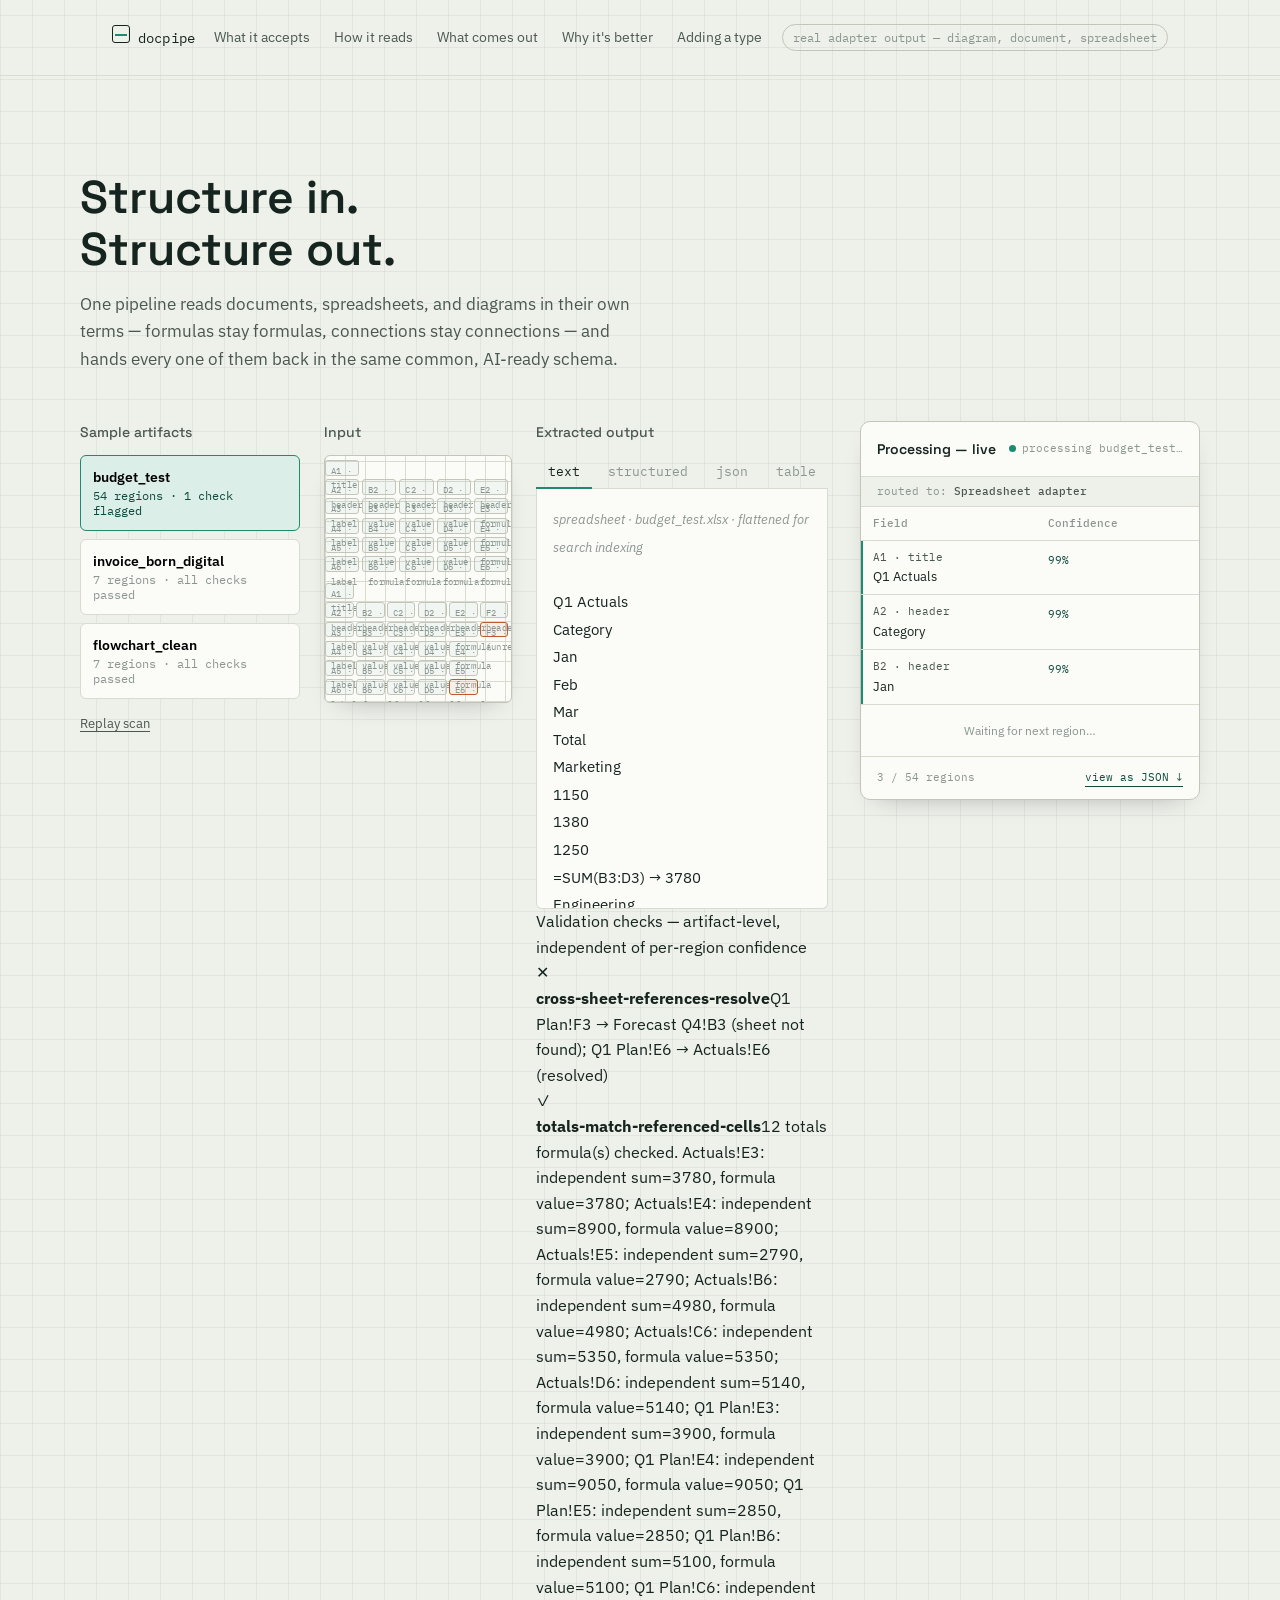
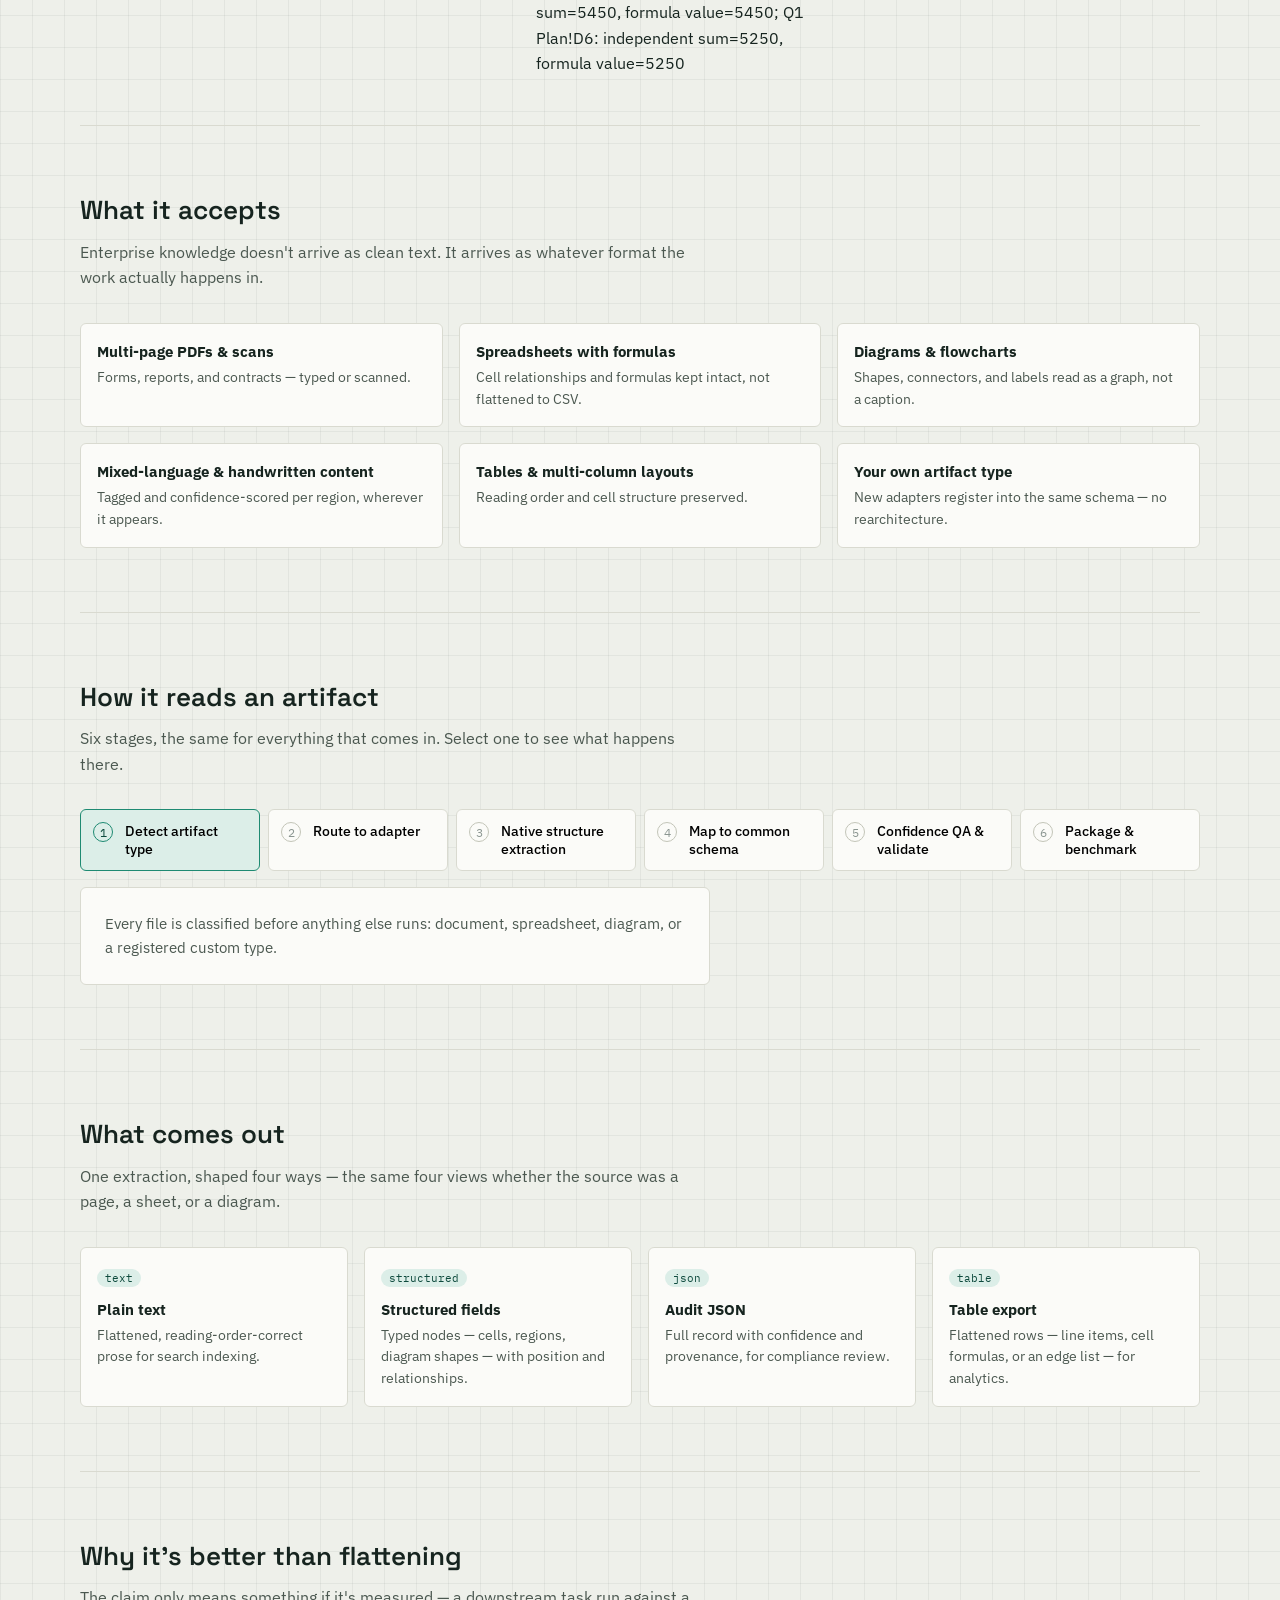
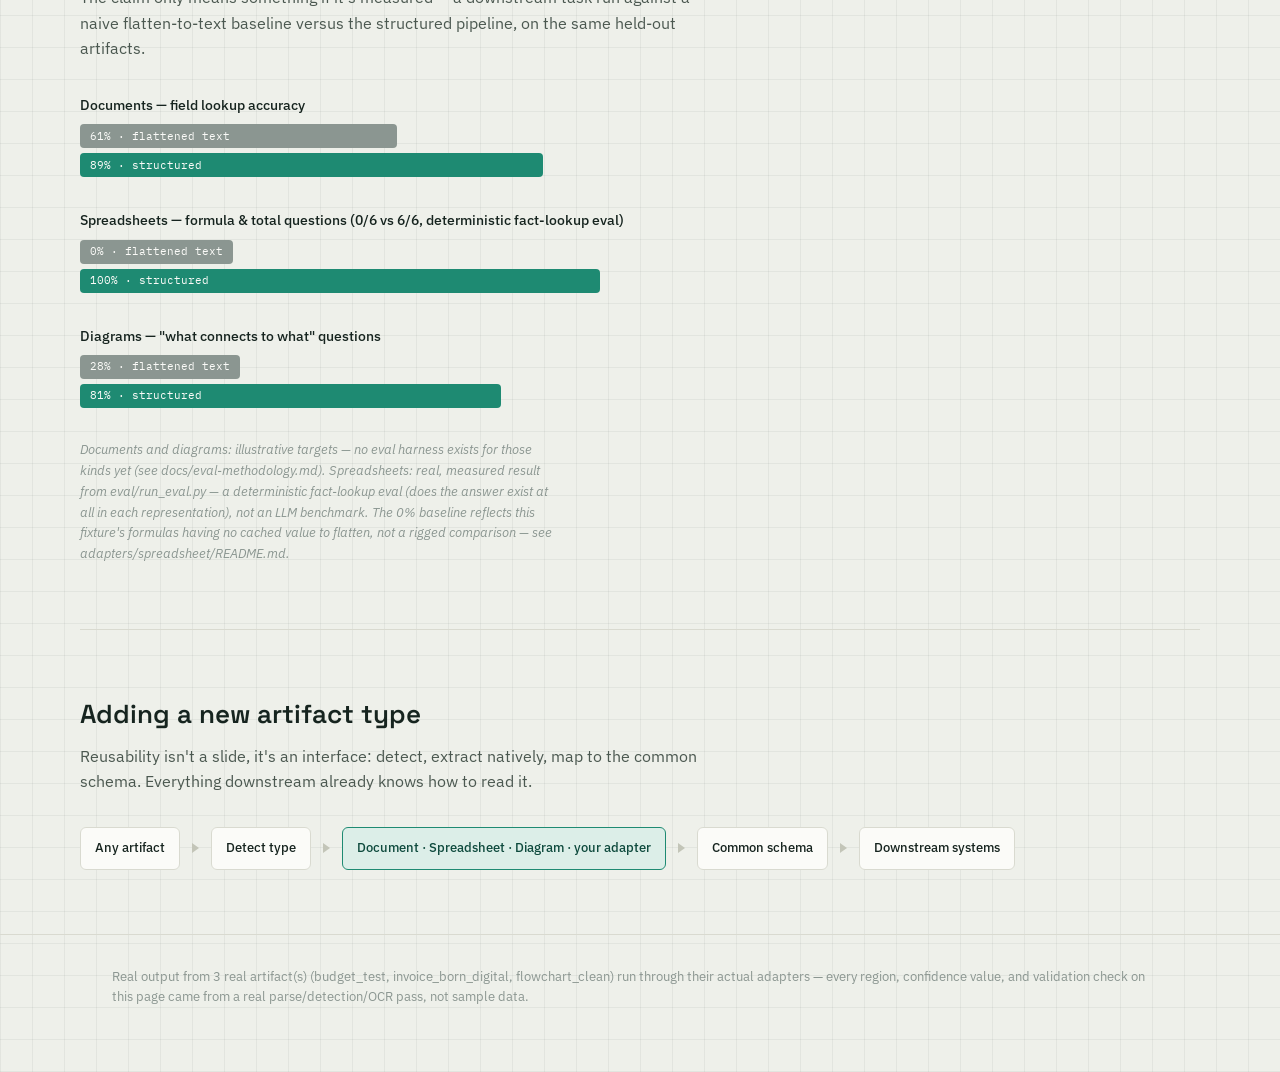
==== commit fe66c627: "Fix diagram adapter shape/dedup bugs found via sequence-diagram fixture Testing the diagram adapter " ====
--- a/design/preprocessing-pipeline-all-kinds.html
+++ b/design/preprocessing-pipeline-all-kinds.html
@@ -2626,7 +2626,7 @@
     "kind": "document",
     "adapter": "Document adapter",
     "title": "invoice_born_digital",
-    "meta": "7 regions \u00b7 1 check flagged",
+    "meta": "7 regions \u00b7 all checks passed",
     "pageLabel": "document \u00b7 invoice_born_digital.pdf",
     "regions": [
       {
@@ -2786,8 +2786,8 @@
       },
       {
         "name": "ocr-engine-available",
-        "passed": false,
-        "detail": "Tesseract not available (TesseractNotFoundError: tesseract is not installed or it's not in your PATH. See README file for more information.) \u2014 no effect on this document, it has no scanned pages"
+        "passed": true,
+        "detail": "not checked \u2014 this document has no scanned pages"
       }
     ],
     "realArtifact": {
@@ -2886,8 +2886,8 @@
         },
         {
           "name": "ocr-engine-available",
-          "passed": false,
-          "detail": "Tesseract not available (TesseractNotFoundError: tesseract is not installed or it's not in your PATH. See README file for more information.) \u2014 no effect on this document, it has no scanned pages"
+          "passed": true,
+          "detail": "not checked \u2014 this document has no scanned pages"
         }
       ]
     }
@@ -2897,7 +2897,7 @@
     "kind": "diagram",
     "adapter": "Diagram adapter",
     "title": "flowchart_clean",
-    "meta": "7 regions \u00b7 1 check flagged",
+    "meta": "7 regions \u00b7 all checks passed",
     "pageLabel": "diagram \u00b7 flowchart_clean.png",
     "regions": [
       {
@@ -2906,7 +2906,7 @@
         "shape": "node",
         "language": null,
         "confidence": 0.97,
-        "text": null,
+        "text": "Start: new vendor request",
         "relationships": [],
         "typeLabel": "node-1 \u00b7 node (node)",
         "lang": null,
@@ -2923,7 +2923,7 @@
         "shape": "node-decision",
         "language": null,
         "confidence": 0.93,
-        "text": null,
+        "text": "Credit check passes?",
         "relationships": [],
         "typeLabel": "node-2 \u00b7 node (node-decision)",
         "lang": null,
@@ -2940,7 +2940,7 @@
         "shape": "node",
         "language": null,
         "confidence": 0.97,
-        "text": null,
+        "text": "Approve vendor",
         "relationships": [],
         "typeLabel": "node-3 \u00b7 node (node)",
         "lang": null,
@@ -2957,7 +2957,7 @@
         "shape": "node",
         "language": null,
         "confidence": 0.97,
-        "text": null,
+        "text": "Request additional documents",
         "relationships": [],
         "typeLabel": "node-4 \u00b7 node (node)",
         "lang": null,
@@ -2974,7 +2974,7 @@
         "shape": "edge",
         "language": null,
         "confidence": 0.872,
-        "text": null,
+        "text": "no",
         "relationships": [
           {
             "type": "connects-to",
@@ -3000,7 +3000,7 @@
         "shape": "edge",
         "language": null,
         "confidence": 0.8541,
-        "text": null,
+        "text": "yes",
         "relationships": [
           {
             "type": "connects-to",
@@ -3057,13 +3057,13 @@
       {
         "from": "node-2",
         "to": "node-4",
-        "label": null,
+        "label": "no",
         "confidence": 0.872
       },
       {
         "from": "node-2",
         "to": "node-3",
-        "label": null,
+        "label": "yes",
         "confidence": 0.8541
       },
       {
@@ -3082,8 +3082,8 @@
       },
       {
         "name": "ocr-engine-available",
-        "passed": false,
-        "detail": "Tesseract not available (TesseractNotFoundError: tesseract is not installed or it's not in your PATH. See README file for more information.) \u2014 7 node/edge label(s) could not be OCR'd; shape and topology detection are unaffected, since they don't use OCR"
+        "passed": true,
+        "detail": "EasyOCR reader ready (languages: en, hi, CPU)"
       }
     ],
     "realArtifact": {
@@ -3102,7 +3102,7 @@
           "shape": "node",
           "language": null,
           "confidence": 0.97,
-          "text": null,
+          "text": "Start: new vendor request",
           "relationships": []
         },
         {
@@ -3111,7 +3111,7 @@
           "shape": "node-decision",
           "language": null,
           "confidence": 0.93,
-          "text": null,
+          "text": "Credit check passes?",
           "relationships": []
         },
         {
@@ -3120,7 +3120,7 @@
           "shape": "node",
           "language": null,
           "confidence": 0.97,
-          "text": null,
+          "text": "Approve vendor",
           "relationships": []
         },
         {
@@ -3129,7 +3129,7 @@
           "shape": "node",
           "language": null,
           "confidence": 0.97,
-          "text": null,
+          "text": "Request additional documents",
           "relationships": []
         },
         {
@@ -3138,7 +3138,7 @@
           "shape": "edge",
           "language": null,
           "confidence": 0.872,
-          "text": null,
+          "text": "no",
           "relationships": [
             {
               "type": "connects-to",
@@ -3156,7 +3156,7 @@
           "shape": "edge",
           "language": null,
           "confidence": 0.8541,
-          "text": null,
+          "text": "yes",
           "relationships": [
             {
               "type": "connects-to",
@@ -3195,8 +3195,8 @@
         },
         {
           "name": "ocr-engine-available",
-          "passed": false,
-          "detail": "Tesseract not available (TesseractNotFoundError: tesseract is not installed or it's not in your PATH. See README file for more information.) \u2014 7 node/edge label(s) could not be OCR'd; shape and topology detection are unaffected, since they don't use OCR"
+          "passed": true,
+          "detail": "EasyOCR reader ready (languages: en, hi, CPU)"
         }
       ]
     }
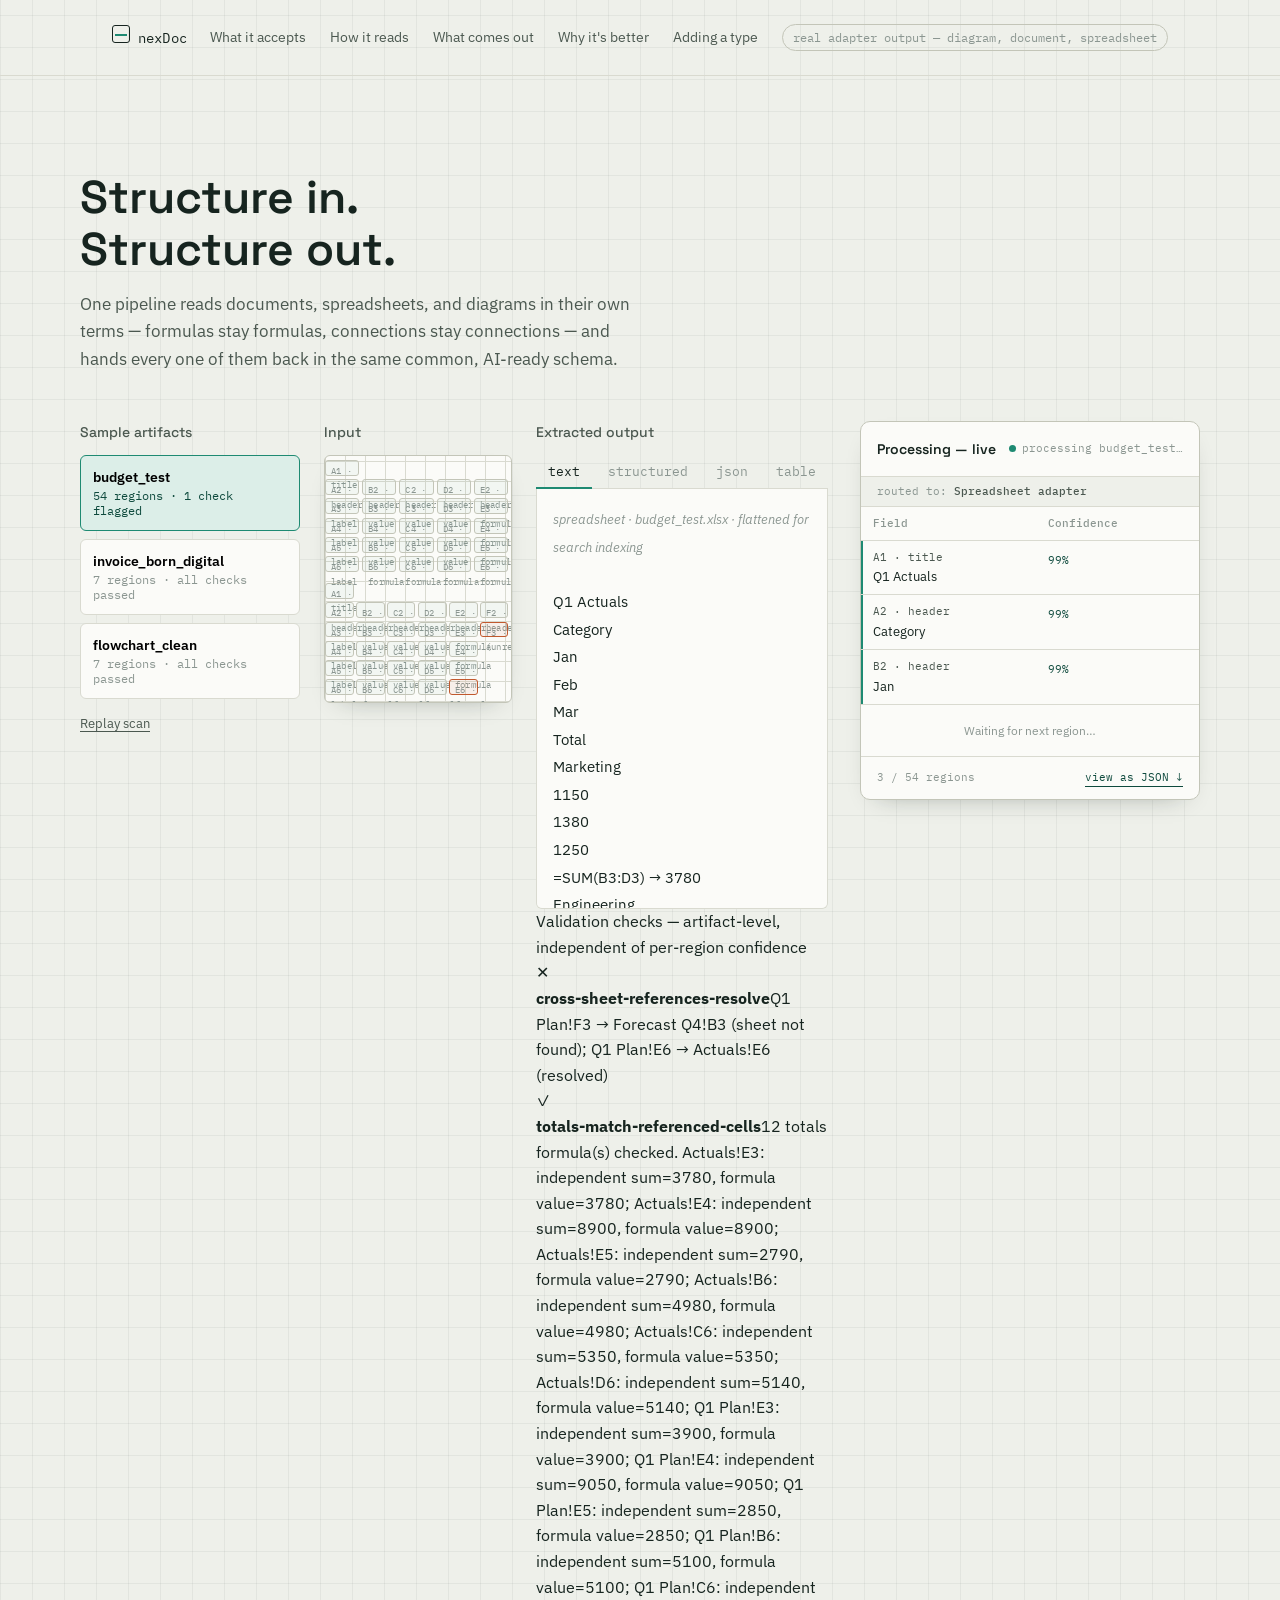
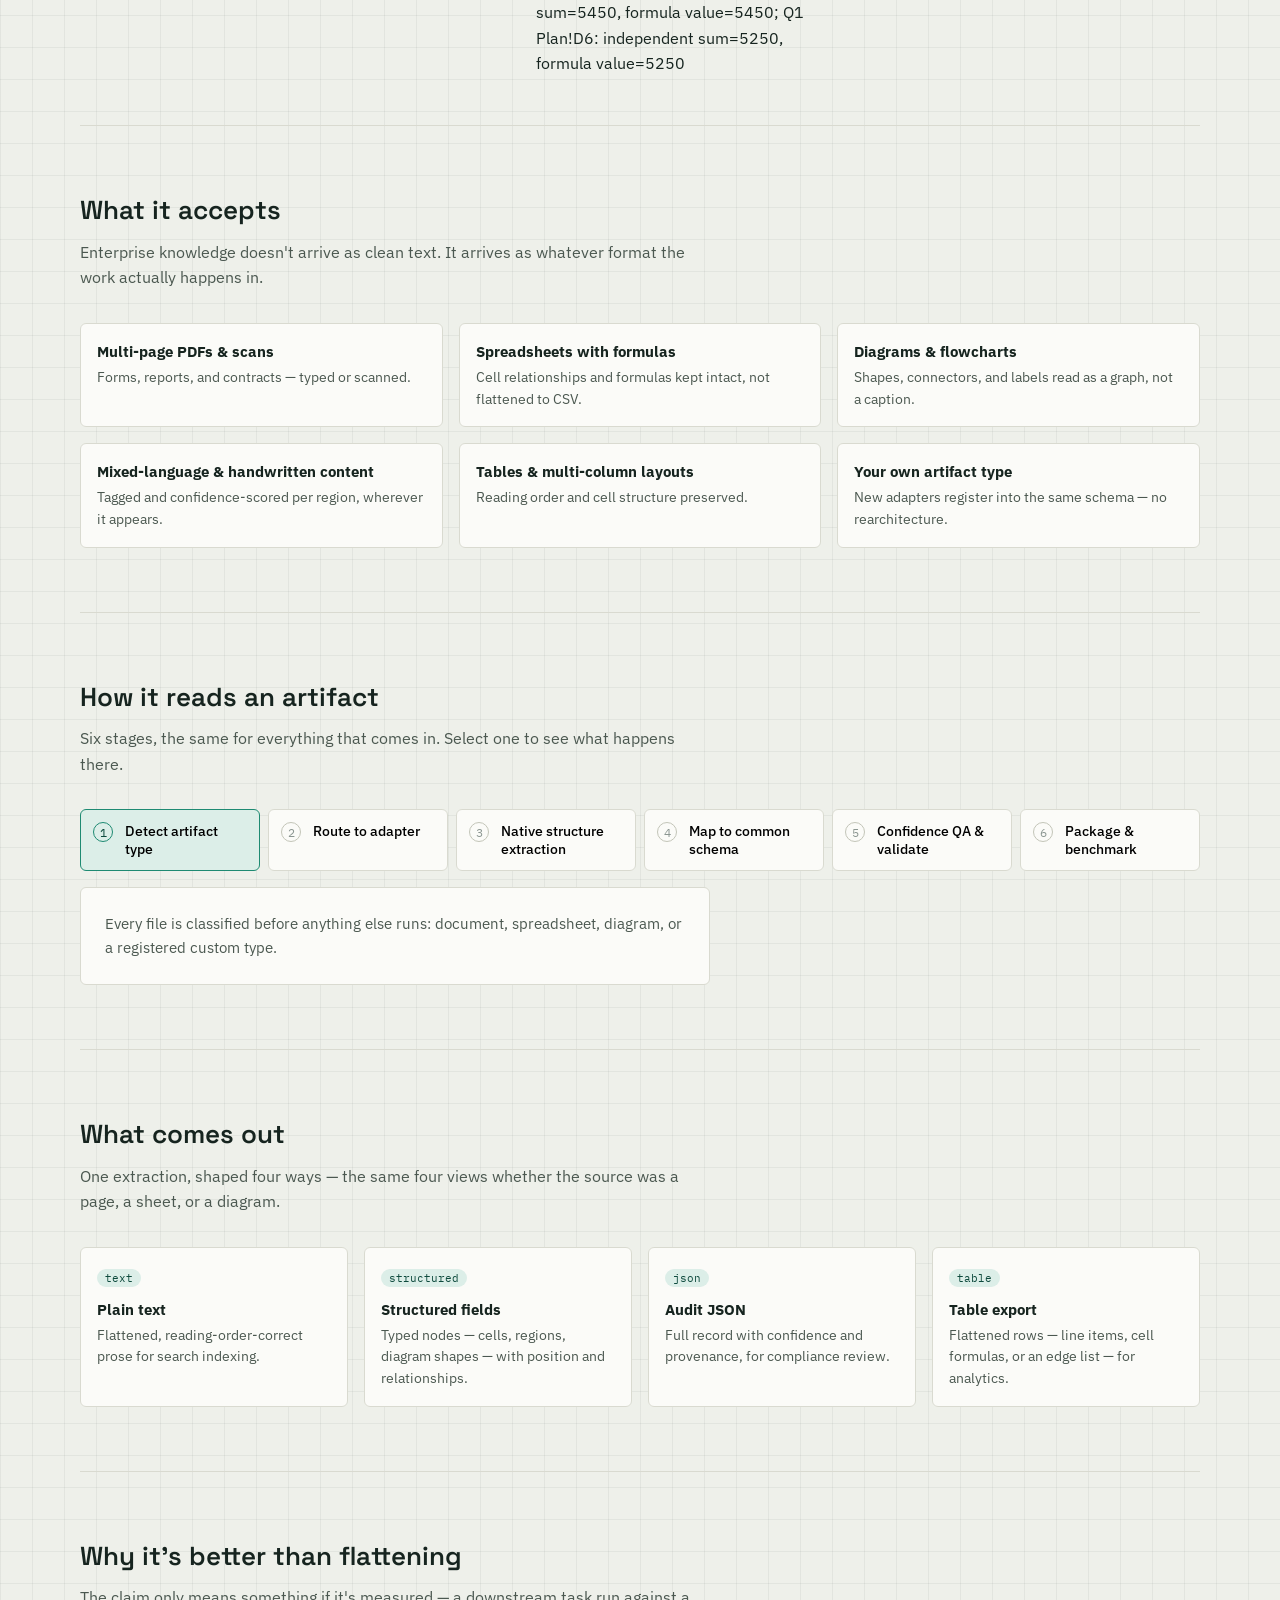
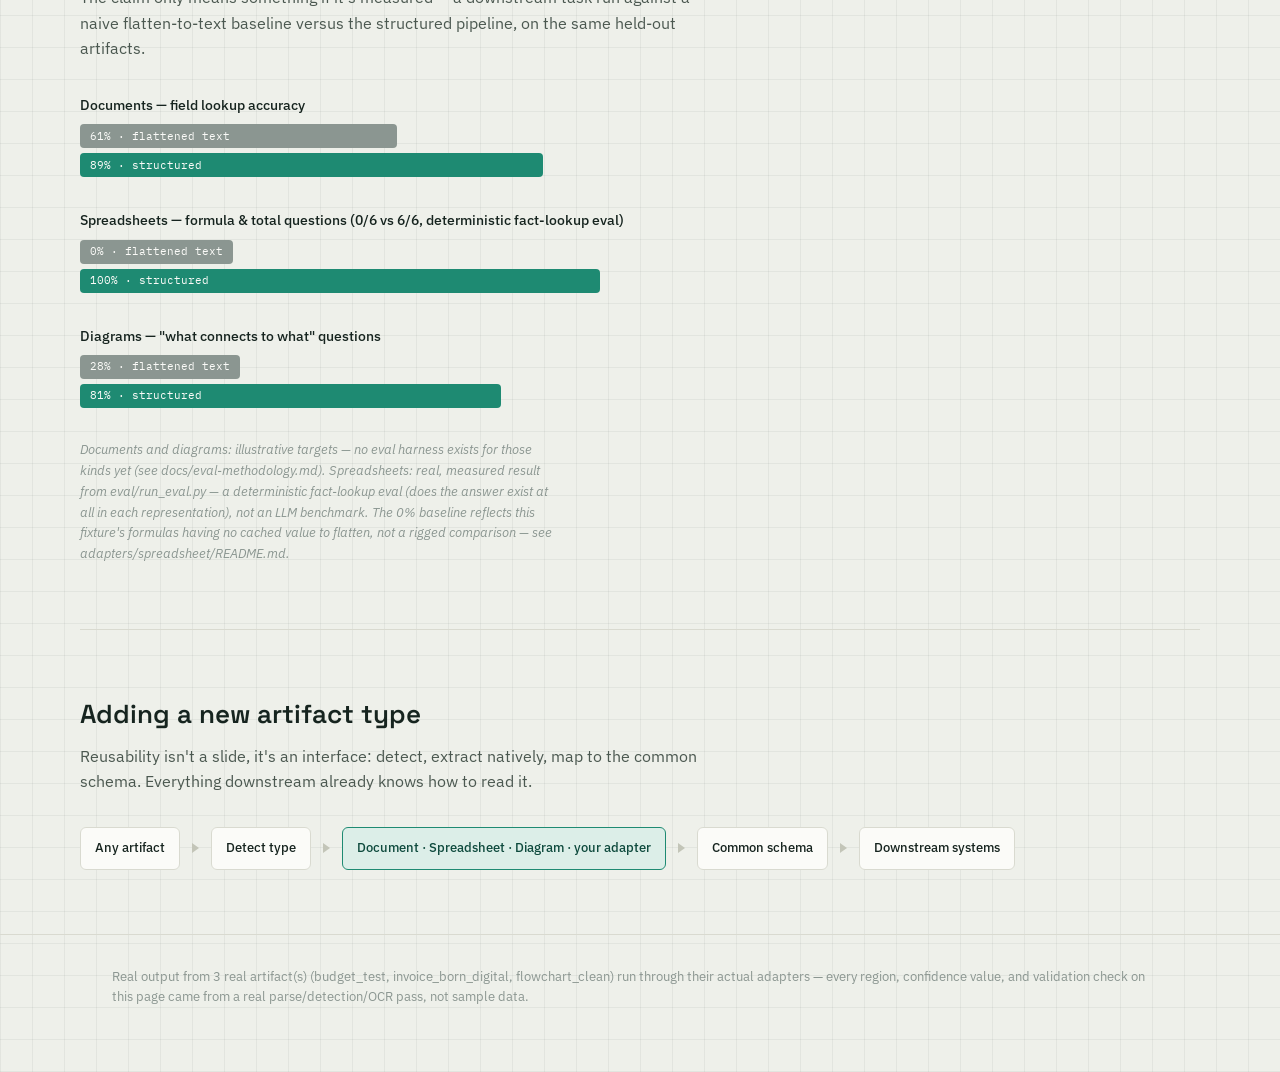
==== commit 37910274: "Rename project to nexDoc, fix multi-page preview overlap, add UML activity-diagram support - Rename " ====
--- a/design/preprocessing-pipeline-all-kinds.html
+++ b/design/preprocessing-pipeline-all-kinds.html
@@ -3,7 +3,7 @@
 <head>
 <meta charset="UTF-8">
 <meta name="viewport" content="width=device-width, initial-scale=1.0">
-<title>Semantic preprocessing pipeline — interactive mock</title>
+<title>nexDoc — interactive mock</title>
 <link rel="preconnect" href="https://fonts.googleapis.com">
 <link rel="preconnect" href="https://fonts.gstatic.com" crossorigin>
 <link href="https://fonts.googleapis.com/css2?family=Space+Grotesk:wght@500;600&family=IBM+Plex+Sans:wght@400;500;600&family=IBM+Plex+Mono:wght@400;500&display=swap" rel="stylesheet">
@@ -236,7 +236,7 @@
   <div class="wrap">
     <div class="mark">
       <span class="mark-glyph" aria-hidden="true"></span>
-      <span class="mark-name">docpipe</span>
+      <span class="mark-name">nexDoc</span>
     </div>
     <nav class="site-nav" aria-label="Section links">
       <a href="#accepts">What it accepts</a>
@@ -2643,7 +2643,8 @@
           "top": 6.52,
           "left": 12.1,
           "width": 29.28,
-          "height": 2.62
+          "height": 2.62,
+          "page": 1
         }
       },
       {
@@ -2660,7 +2661,8 @@
           "top": 10.47,
           "left": 12.1,
           "width": 35.46,
-          "height": 1.8
+          "height": 1.8,
+          "page": 1
         }
       },
       {
@@ -2677,7 +2679,8 @@
           "top": 12.61,
           "left": 12.1,
           "width": 35.74,
-          "height": 1.8
+          "height": 1.8,
+          "page": 1
         }
       },
       {
@@ -2694,7 +2697,8 @@
           "top": 16.89,
           "left": 12.1,
           "width": 43.86,
-          "height": 1.8
+          "height": 1.8,
+          "page": 1
         }
       },
       {
@@ -2711,7 +2715,8 @@
           "top": 19.03,
           "left": 12.1,
           "width": 50.43,
-          "height": 1.8
+          "height": 1.8,
+          "page": 1
         }
       },
       {
@@ -2728,7 +2733,8 @@
           "top": 21.16,
           "left": 12.1,
           "width": 50.13,
-          "height": 1.8
+          "height": 1.8,
+          "page": 1
         }
       },
       {
@@ -2754,7 +2760,8 @@
           "top": 25.44,
           "left": 12.1,
           "width": 22.8,
-          "height": 1.8
+          "height": 1.8,
+          "page": 1
         }
       }
     ],
@@ -3254,6 +3261,9 @@
     frame.appendChild(svg);
   }
 
+  const pageNumbers = doc.regions.filter(r => r.box && r.box.page).map(r => r.box.page);
+  const numPages = pageNumbers.length ? Math.max.apply(null, pageNumbers) : 1;
+  const pageBand = 100 / numPages;
   doc.regions.forEach(r => {
     const el = document.createElement('div');
     let cls = 'region';
@@ -3261,10 +3271,16 @@
     if(r.id === activeRegionId) cls += ' active';
     if(r.shape) cls += ' shape-' + r.shape;
     el.className = cls;
-    el.style.top = r.box.top + '%';
-    el.style.left = r.box.left + '%';
-    el.style.width = r.box.width + '%';
-    el.style.height = r.box.height + '%';
+    const box = (numPages > 1 && r.box.page) ? {
+      top: (r.box.page - 1) * pageBand + (r.box.top / 100) * pageBand,
+      left: r.box.left,
+      width: r.box.width,
+      height: (r.box.height / 100) * pageBand,
+    } : r.box;
+    el.style.top = box.top + '%';
+    el.style.left = box.left + '%';
+    el.style.width = box.width + '%';
+    el.style.height = box.height + '%';
     el.title = r.typeLabel;
     el.setAttribute('role', 'button');
     el.setAttribute('tabindex', '0');
